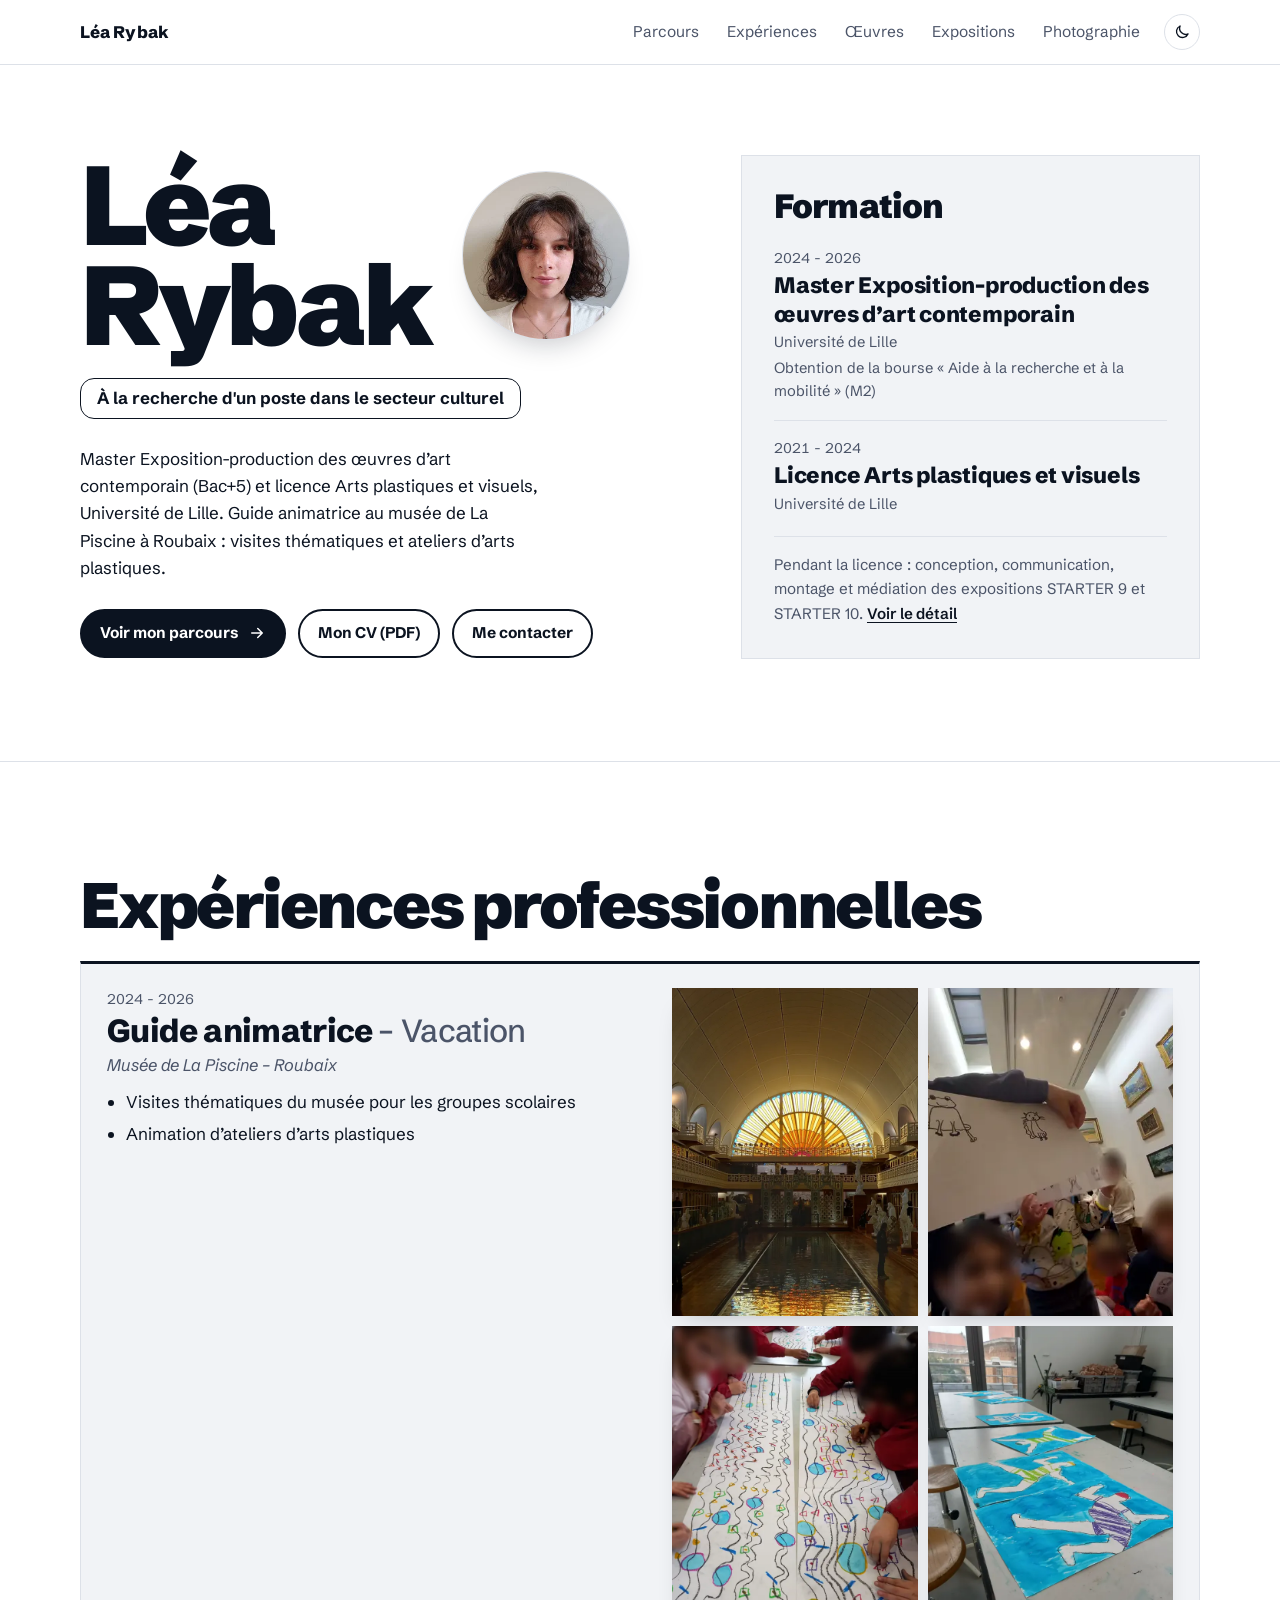
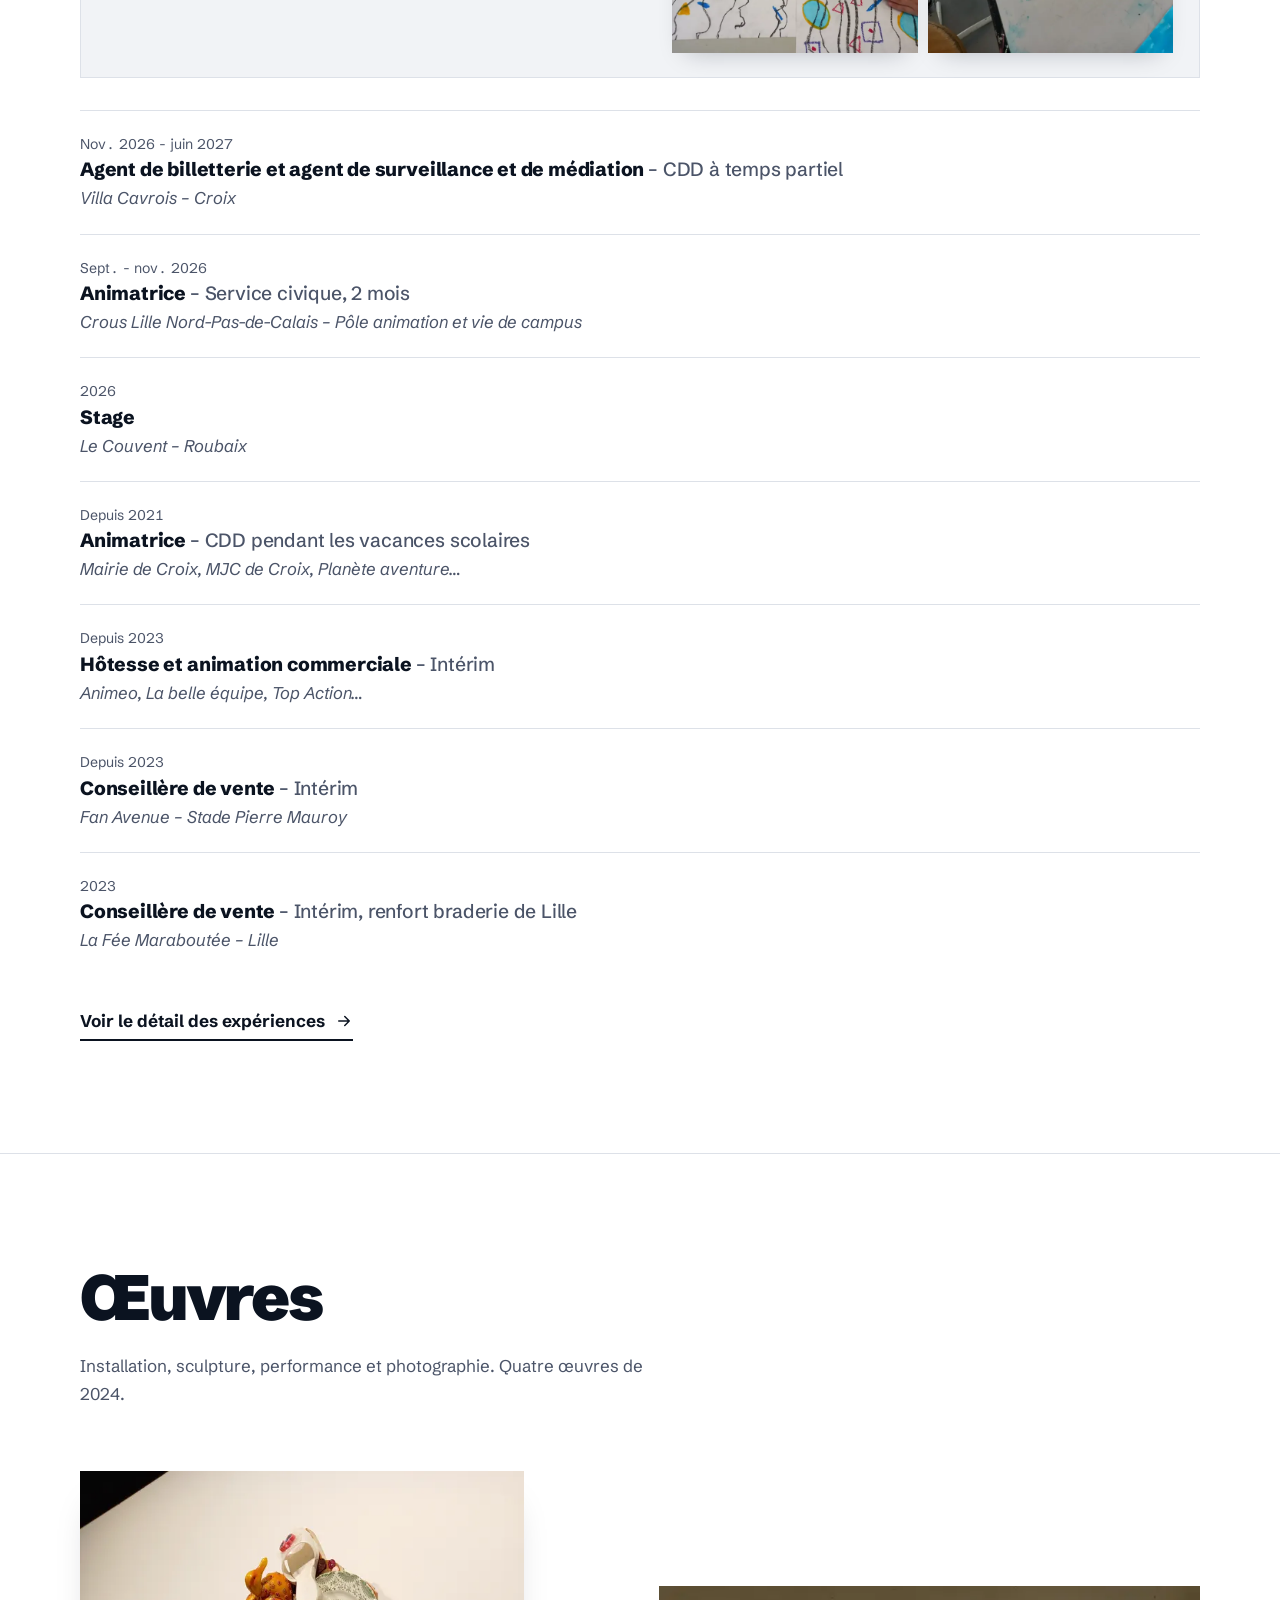
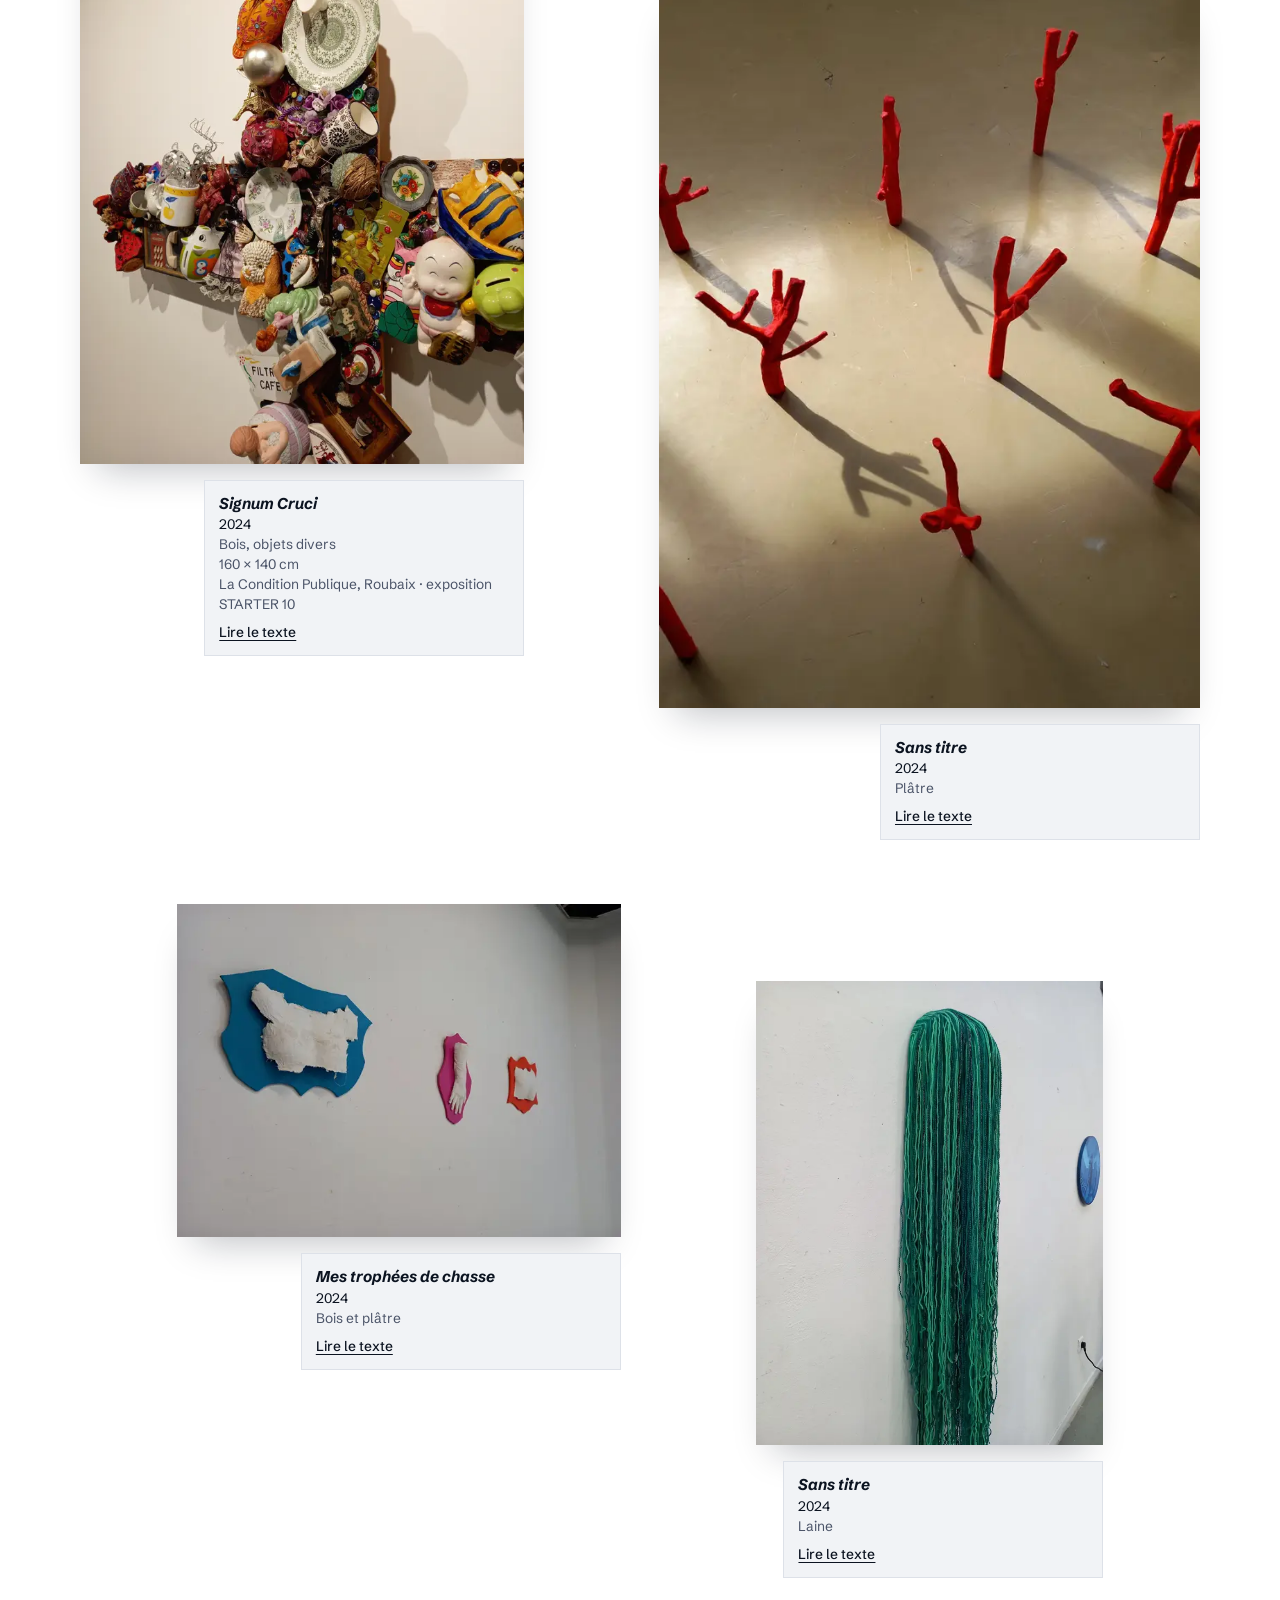
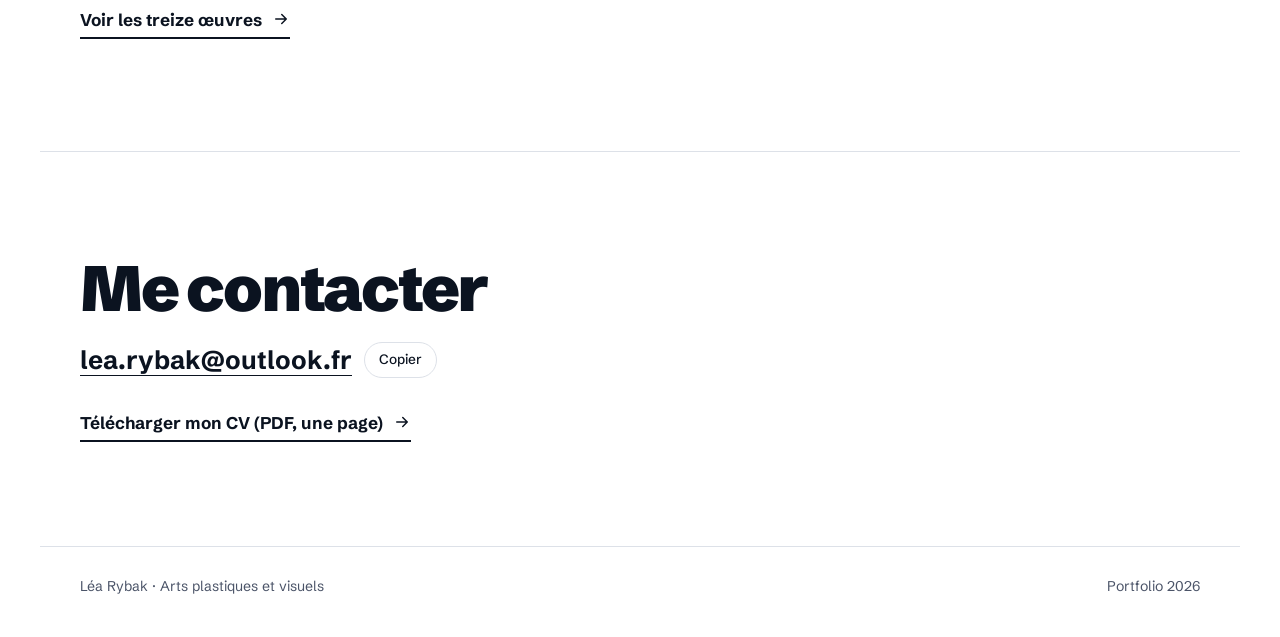
==== index.html @ fc868a08 "La Piscine : guide animatrice en vacation (portfolio et CV) Co-Authored-By: Claude Opus 5.5 <noreply" ====
<!DOCTYPE html>
<html lang="fr">
<head>
<meta charset="UTF-8">
<meta name="viewport" content="width=device-width, initial-scale=1, viewport-fit=cover">
<title>Léa Rybak · Arts plastiques et visuels</title>
<meta name="description" content="Portfolio de Léa Rybak : Master Exposition-production des œuvres d’art contemporain (Bac+5), guide animatrice au musée de La Piscine à Roubaix. Parcours, expériences, œuvres et expositions.">
<meta name="author" content="Léa Rybak">
<meta name="theme-color" content="#0b1320">
<meta property="og:type" content="website">
<meta property="og:locale" content="fr_FR">
<meta property="og:site_name" content="Léa Rybak">
<meta property="og:title" content="Léa Rybak · Arts plastiques et visuels">
<meta property="og:description" content="Portfolio de Léa Rybak : Master Exposition-production des œuvres d’art contemporain (Bac+5), guide animatrice au musée de La Piscine à Roubaix. Parcours, expériences, œuvres et expositions.">
<meta property="og:url" content="https://julienduq59.github.io/PortfolioLea/">
<meta property="og:image" content="https://julienduq59.github.io/PortfolioLea/assets/og-banner.jpg">
<meta name="twitter:card" content="summary_large_image">
<link rel="canonical" href="https://julienduq59.github.io/PortfolioLea/">
<link rel="icon" type="image/svg+xml" href="assets/favicon.svg">
<link rel="preload" href="assets/fonts/schibsted-grotesk-latin.woff2" as="font" type="font/woff2" crossorigin>
<link rel="stylesheet" href="assets/styles.css?v=20261113">
<script type="application/ld+json">{"@context": "https://schema.org", "@type": "Person", "name": "Léa Rybak", "url": "https://julienduq59.github.io/PortfolioLea/", "image": "https://julienduq59.github.io/PortfolioLea/assets/portrait-lea.webp", "email": "mailto:lea.rybak@outlook.fr", "description": "Master Exposition-production des œuvres d’art contemporain (Bac+5) et licence Arts plastiques et visuels, Université de Lille. Guide animatrice au musée de La Piscine à Roubaix. À la recherche d'un poste dans le secteur culturel.", "alumniOf": [{"@type": "CollegeOrUniversity", "name": "Université de Lille"}, {"@type": "HighSchool", "name": "Lycée Baudelaire, Roubaix"}], "knowsAbout": ["Production d’œuvres d’art", "Scénographie", "Visites thématiques de musée", "Ateliers d’arts plastiques", "Logistique événementielle", "Installation", "Sculpture", "Performance", "Photographie argentique"]}</script>
<script>try{var t=localStorage.getItem("theme");if(t==="light"||t==="dark")document.documentElement.setAttribute("data-theme",t)}catch(e){}</script>
</head>
<body>
<a class="saut" href="#contenu">Aller au contenu</a>
<header class="entete"><div class="g">
  <a class="signature" href="./" aria-current="page">Léa Rybak</a>
  <nav class="plan" aria-label="Navigation principale"><a href="parcours.html">Parcours</a><a href="experiences.html">Expériences</a><a href="oeuvres.html">Œuvres</a><a href="expositions.html">Expositions</a><a href="photographie.html">Photographie</a></nav>
  <button class="theme" type="button" aria-label="Changer de thème"><svg class="soleil" viewBox="0 0 24 24" fill="none" stroke="currentColor" stroke-width="1.8" stroke-linecap="round" aria-hidden="true"><circle cx="12" cy="12" r="4.2"/><path d="M12 2.5v2.2M12 19.3v2.2M2.5 12h2.2M19.3 12h2.2M5.3 5.3l1.6 1.6M17.1 17.1l1.6 1.6M5.3 18.7l1.6-1.6M17.1 6.9l1.6-1.6"/></svg><svg class="lune" viewBox="0 0 24 24" fill="none" stroke="currentColor" stroke-width="1.8" stroke-linejoin="round" aria-hidden="true"><path d="M20 14.5A8 8 0 0 1 9.5 4a8 8 0 1 0 10.5 10.5z"/></svg></button>
</div></header>
<main id="contenu">
<section class="entree entree-cv"><div class="g">
  <div class="texte">
    <div class="identite">
      <h1 class="nom">Léa<br>Rybak</h1>
      <img class="portrait" src="assets/portrait-lea.webp" width="284" height="284" alt="Portrait de Léa Rybak" fetchpriority="high">
    </div>
    <p class="recherche">À la recherche d'un poste dans le secteur culturel</p>
    <p>Master Exposition-production des œuvres d’art contemporain (Bac+5) et licence Arts plastiques et visuels, Université de Lille. Guide animatrice au musée de La Piscine à Roubaix : visites thématiques et ateliers d’arts plastiques.</p>
    <div class="actions">
      <a class="bouton" href="parcours.html">Voir mon parcours <svg viewBox="0 0 24 24" fill="none" stroke="currentColor" stroke-width="2" stroke-linecap="round" stroke-linejoin="round" aria-hidden="true"><path d="M5 12h14M13 6l6 6-6 6"/></svg></a>
      <a class="bouton bouton-second" href="assets/cv-lea-rybak.pdf" target="_blank" rel="noopener" download="CV-Lea-Rybak.pdf">Mon CV (PDF)</a>
      <a class="bouton bouton-second" href="#contact">Me contacter</a>
    </div>
  </div>
  <div class="formation-cle" aria-labelledby="titre-formation">
    <h2 id="titre-formation">Formation</h2>
    <ol><li><span class="an">2024 - 2026</span><b>Master Exposition-production des œuvres d’art contemporain</b><span class="det">Université de Lille</span><span class="det">Obtention de la bourse « Aide à la recherche et à la mobilité » (M2)</span></li><li><span class="an">2021 - 2024</span><b>Licence Arts plastiques et visuels</b><span class="det">Université de Lille</span></li></ol>
    <p class="note-licence">Pendant la licence : conception, communication, montage et médiation des expositions STARTER 9 et STARTER 10. <a href="parcours.html#expos-licence">Voir le détail</a></p>
  </div>
</div></section>

<section class="salle" aria-labelledby="titre-experiences"><div class="g">
  <h2 class="titre-salle" id="titre-experiences">Expériences professionnelles</h2>
  <div class="poste-phare"><article class="poste">
      <p class="an">2024 - 2026</p>
      <h3>Guide animatrice <span class="precision">– Vacation</span></h3>
      <p class="lieu">Musée de La Piscine – Roubaix</p>
      <ul><li>Visites thématiques du musée pour les groupes scolaires</li><li>Animation d’ateliers d’arts plastiques</li></ul><div class="poste-photos"><a class="voir" href="assets/oeuvres/piscine-1.webp" data-legende="Guide animatrice – Vacation. Le grand bassin du musée de La Piscine à Roubaix, sous son vitrail en demi-soleil." aria-label="Agrandir : Le grand bassin du musée de La Piscine à Roubaix, sous son vitrail en demi-soleil."><img src="assets/oeuvres/piscine-1-640.webp" srcset="assets/oeuvres/piscine-1-640.webp 640w, assets/oeuvres/piscine-1.webp 1200w" sizes="(max-width: 820px) 100vw, 30vw" width="1200" height="1600" alt="Le grand bassin du musée de La Piscine à Roubaix, sous son vitrail en demi-soleil." loading="lazy" decoding="async"></a><a class="voir" href="assets/oeuvres/piscine-2.webp" data-legende="Guide animatrice – Vacation. Visite avec un groupe d&#x27;enfants dans une salle de peintures du musée : un enfant montre ses dessins (visages floutés)." aria-label="Agrandir : Visite avec un groupe d&#x27;enfants dans une salle de peintures du musée : un enfant montre ses dessins (visages floutés)."><img src="assets/oeuvres/piscine-2-640.webp" srcset="assets/oeuvres/piscine-2-640.webp 640w, assets/oeuvres/piscine-2.webp 1288w" sizes="(max-width: 820px) 100vw, 30vw" width="1288" height="966" alt="Visite avec un groupe d&#x27;enfants dans une salle de peintures du musée : un enfant montre ses dessins (visages floutés)." loading="lazy" decoding="async"></a><a class="voir" href="assets/oeuvres/piscine-3.webp" data-legende="Guide animatrice – Vacation. Atelier d&#x27;arts plastiques : des enfants dessinent sur de grandes bandes de papier (visages floutés)." aria-label="Agrandir : Atelier d&#x27;arts plastiques : des enfants dessinent sur de grandes bandes de papier (visages floutés)."><img src="assets/oeuvres/piscine-3-640.webp" srcset="assets/oeuvres/piscine-3-640.webp 640w, assets/oeuvres/piscine-3.webp 1200w" sizes="(max-width: 820px) 100vw, 30vw" width="1200" height="1600" alt="Atelier d&#x27;arts plastiques : des enfants dessinent sur de grandes bandes de papier (visages floutés)." loading="lazy" decoding="async"></a><a class="voir" href="assets/oeuvres/piscine-4.webp" data-legende="Guide animatrice – Vacation. Peintures d&#x27;enfants représentant des nageurs, posées sur les tables de l&#x27;atelier." aria-label="Agrandir : Peintures d&#x27;enfants représentant des nageurs, posées sur les tables de l&#x27;atelier."><img src="assets/oeuvres/piscine-4-640.webp" srcset="assets/oeuvres/piscine-4-640.webp 640w, assets/oeuvres/piscine-4.webp 1200w" sizes="(max-width: 820px) 100vw, 30vw" width="1200" height="1600" alt="Peintures d&#x27;enfants représentant des nageurs, posées sur les tables de l&#x27;atelier." loading="lazy" decoding="async"></a></div>
    </article></div>
  <div class="postes"><article class="poste">
      <p class="an">Nov. 2026 - juin 2027</p>
      <h3>Agent de billetterie et agent de surveillance et de médiation <span class="precision">– CDD à temps partiel</span></h3>
      <p class="lieu">Villa Cavrois – Croix</p>
      
    </article><article class="poste">
      <p class="an">Sept. - nov. 2026</p>
      <h3>Animatrice <span class="precision">– Service civique, 2 mois</span></h3>
      <p class="lieu">Crous Lille Nord-Pas-de-Calais – Pôle animation et vie de campus</p>
      
    </article><article class="poste">
      <p class="an">2026</p>
      <h3>Stage</h3>
      <p class="lieu">Le Couvent – Roubaix</p>
      
    </article><article class="poste">
      <p class="an">Depuis 2021</p>
      <h3>Animatrice <span class="precision">– CDD pendant les vacances scolaires</span></h3>
      <p class="lieu">Mairie de Croix, MJC de Croix, Planète aventure…</p>
      
    </article><article class="poste">
      <p class="an">Depuis 2023</p>
      <h3>Hôtesse et animation commerciale <span class="precision">– Intérim</span></h3>
      <p class="lieu">Animeo, La belle équipe, Top Action…</p>
      
    </article><article class="poste">
      <p class="an">Depuis 2023</p>
      <h3>Conseillère de vente <span class="precision">– Intérim</span></h3>
      <p class="lieu">Fan Avenue – Stade Pierre Mauroy</p>
      
    </article><article class="poste">
      <p class="an">2023</p>
      <h3>Conseillère de vente <span class="precision">– Intérim, renfort braderie de Lille</span></h3>
      <p class="lieu">La Fée Maraboutée – Lille</p>
      
    </article></div>
  <a class="lien-fort" href="experiences.html">Voir le détail des expériences <svg viewBox="0 0 24 24" fill="none" stroke="currentColor" stroke-width="2" stroke-linecap="round" stroke-linejoin="round" aria-hidden="true"><path d="M5 12h14M13 6l6 6-6 6"/></svg></a>
</div></section>

<section class="salle" aria-labelledby="titre-selection"><div class="g">
  <h2 class="titre-salle" id="titre-selection">Œuvres</h2>
  <div class="chapeau"><p>Installation, sculpture, performance et photographie. Quatre œuvres de 2024.</p></div>
  <div class="accrochage"><figure class="oeuvre"><a class="voir" href="assets/oeuvres/signum-cruci-1.webp" data-legende="Signum Cruci, 2024. Bois, objets divers." aria-label="Agrandir : Signum Cruci : grande croix murale recouverte d&#x27;objets anciens, assiettes, tasses, figurines et bibelots."><img src="assets/oeuvres/signum-cruci-1-640.webp" srcset="assets/oeuvres/signum-cruci-1-640.webp 640w, assets/oeuvres/signum-cruci-1.webp 1200w" sizes="(max-width: 820px) 100vw, 45vw" width="1200" height="1600" alt="Signum Cruci : grande croix murale recouverte d&#x27;objets anciens, assiettes, tasses, figurines et bibelots." loading="lazy" decoding="async"></a><figcaption class="cartel"><b class="t">Signum Cruci</b>2024<span>Bois, objets divers</span><span>160 × 140 cm</span><span>La Condition Publique, Roubaix · exposition STARTER 10</span><a href="oeuvres.html#signum-cruci">Lire le texte</a></figcaption></figure><figure class="oeuvre"><a class="voir" href="assets/oeuvres/corail-1.webp" data-legende="Sans titre, 2024. Plâtre." aria-label="Agrandir : Branches de corail rouge en plâtre dressées au sol d&#x27;une salle d&#x27;exposition, avec leurs ombres."><img src="assets/oeuvres/corail-1-640.webp" srcset="assets/oeuvres/corail-1-640.webp 640w, assets/oeuvres/corail-1.webp 1200w" sizes="(max-width: 820px) 100vw, 45vw" width="1200" height="1600" alt="Branches de corail rouge en plâtre dressées au sol d&#x27;une salle d&#x27;exposition, avec leurs ombres." loading="lazy" decoding="async"></a><figcaption class="cartel"><b class="t">Sans titre</b>2024<span>Plâtre</span><a href="oeuvres.html#corail">Lire le texte</a></figcaption></figure><figure class="oeuvre"><a class="voir" href="assets/oeuvres/trophees-1.webp" data-legende="Mes trophées de chasse, 2024. Bois et plâtre." aria-label="Agrandir : Mes trophées de chasse : trois formes en plâtre blanc sur des écussons bleu, rose et orange, accrochées au mur."><img src="assets/oeuvres/trophees-1-640.webp" srcset="assets/oeuvres/trophees-1-640.webp 640w, assets/oeuvres/trophees-1.webp 1200w" sizes="(max-width: 820px) 100vw, 45vw" width="1200" height="900" alt="Mes trophées de chasse : trois formes en plâtre blanc sur des écussons bleu, rose et orange, accrochées au mur." loading="lazy" decoding="async"></a><figcaption class="cartel"><b class="t">Mes trophées de chasse</b>2024<span>Bois et plâtre</span><a href="oeuvres.html#trophees">Lire le texte</a></figcaption></figure><figure class="oeuvre"><a class="voir" href="assets/oeuvres/laine-1.webp" data-legende="Sans titre, 2024. Laine." aria-label="Agrandir : Longue chevelure de laine verte suspendue au mur."><img src="assets/oeuvres/laine-1-640.webp" srcset="assets/oeuvres/laine-1-640.webp 640w, assets/oeuvres/laine-1.webp 1200w" sizes="(max-width: 820px) 100vw, 45vw" width="1200" height="1600" alt="Longue chevelure de laine verte suspendue au mur." loading="lazy" decoding="async"></a><figcaption class="cartel"><b class="t">Sans titre</b>2024<span>Laine</span><a href="oeuvres.html#chevelure">Lire le texte</a></figcaption></figure></div>
  <a class="lien-fort" href="oeuvres.html">Voir les treize œuvres <svg viewBox="0 0 24 24" fill="none" stroke="currentColor" stroke-width="2" stroke-linecap="round" stroke-linejoin="round" aria-hidden="true"><path d="M5 12h14M13 6l6 6-6 6"/></svg></a>
</div></section>

</main>
<section class="contact" id="contact" aria-labelledby="titre-contact"><div class="g">
  <h2 id="titre-contact">Me contacter</h2>
  <p class="mail"><a href="mailto:lea.rybak@outlook.fr">lea.rybak@outlook.fr</a><button class="copier" type="button" data-copier="lea.rybak@outlook.fr">Copier</button></p>
  <a class="lien-fort" href="assets/cv-lea-rybak.pdf" target="_blank" rel="noopener" download="CV-Lea-Rybak.pdf">Télécharger mon CV (PDF, une page) <svg viewBox="0 0 24 24" fill="none" stroke="currentColor" stroke-width="2" stroke-linecap="round" stroke-linejoin="round" aria-hidden="true"><path d="M5 12h14M13 6l6 6-6 6"/></svg></a>
</div></section>
<footer class="pied"><div class="g"><span>Léa Rybak · Arts plastiques et visuels</span><span>Portfolio 2026</span></div></footer>
<dialog class="visionneuse" aria-label="Œuvre agrandie">
  <div class="barre"><button class="fermer" type="button">Fermer</button></div>
  <div class="scene"></div>
  <p></p>
</dialog>
<script src="assets/site.js?v=20261113" defer></script>
</body>
</html>
---- assets/styles.css ----
/* Portfolio de Léa Rybak : le site est pensé comme une exposition personnelle.
   Chaque œuvre est accrochée en grand, avec un cartel de musée.
   Couleurs reprises du portfolio V1 : bleu nuit et blanc. Thème sombre par défaut,
   thème clair si le téléphone ou l'ordinateur du visiteur le demande, ou via le bouton. */

@font-face{font-family:"Schibsted Grotesk";src:url("fonts/schibsted-grotesk-latin.woff2") format("woff2");font-weight:400 900;font-style:normal;font-display:swap}
@font-face{font-family:"Schibsted Grotesk";src:url("fonts/schibsted-grotesk-italic-latin.woff2") format("woff2");font-weight:400 900;font-style:italic;font-display:swap}

:root{
  --mur:#0b1320; --encre:#ffffff; --doux:#aab1bd; --cartel:#131c2c; --trait:#26314a;
  --ombre:rgba(0,0,0,.55); --voile:rgba(6,10,18,.94);
  --f:"Schibsted Grotesk",system-ui,-apple-system,"Segoe UI",sans-serif;
  --g:clamp(20px,4vw,40px);
  color-scheme:dark;
}
@media (prefers-color-scheme:light){:root:not([data-theme="dark"]){--mur:#ffffff;--encre:#0b1320;--doux:#4b5468;--cartel:#f1f3f6;--trait:#dde1e8;--ombre:rgba(11,19,32,.28);--voile:rgba(255,255,255,.96);color-scheme:light}}
:root[data-theme="light"]{--mur:#ffffff;--encre:#0b1320;--doux:#4b5468;--cartel:#f1f3f6;--trait:#dde1e8;--ombre:rgba(11,19,32,.28);--voile:rgba(255,255,255,.96);color-scheme:light}

*,*::before,*::after{box-sizing:border-box}
html{-webkit-text-size-adjust:100%;scroll-padding-top:84px}
body{margin:0;background:var(--mur);color:var(--encre);font-family:var(--f);font-size:17px;line-height:1.6;text-rendering:optimizeLegibility}
img{max-width:100%;height:auto;display:block}
::selection{background:var(--encre);color:var(--mur)}
:focus-visible{outline:2px solid var(--encre);outline-offset:3px}
a{color:inherit;text-underline-offset:.22em;text-decoration-thickness:1px}
a:hover{text-decoration-thickness:2px}
h1,h2,h3{text-wrap:balance;margin:0}
p{margin:0}
.saut{position:absolute;left:-9999px;top:0;background:var(--encre);color:var(--mur);padding:10px 14px;z-index:30}
.saut:focus{left:12px;top:12px}
.g{max-width:1200px;margin:0 auto;padding-left:max(var(--g),env(safe-area-inset-left,0px));padding-right:max(var(--g),env(safe-area-inset-right,0px))}

/* En-tête */
.entete{position:sticky;top:0;z-index:10;background:var(--mur);border-bottom:1px solid var(--trait)}
.entete .g{display:grid;grid-template-columns:auto 1fr auto;align-items:center;gap:10px 24px;padding-top:14px;padding-bottom:14px}
.entete .plan{justify-self:end}
.signature{font-weight:800;font-size:1.05rem;text-decoration:none;letter-spacing:.005em}
.plan{display:flex;align-items:center;gap:clamp(14px,2.6vw,28px);flex-wrap:wrap}
.plan a{text-decoration:none;color:var(--doux);font-size:.97rem;padding-top:4px;padding-bottom:4px}
.plan a:hover,.plan a[aria-current="page"]{color:var(--encre);text-decoration:underline;text-decoration-thickness:2px;text-underline-offset:.35em}
.theme{display:inline-grid;place-items:center;width:36px;height:36px;border-radius:50%;border:1px solid var(--trait);background:none;color:var(--encre);cursor:pointer;padding:0}
.theme:hover{border-color:var(--encre)}
.theme svg{width:18px;height:18px}
.theme .lune{display:none}
:root[data-theme="light"] .theme .soleil{display:none}
:root[data-theme="light"] .theme .lune{display:block}
@media (prefers-color-scheme:light){:root:not([data-theme="dark"]) .theme .soleil{display:none}:root:not([data-theme="dark"]) .theme .lune{display:block}}

/* Titres de salle */
.salle{border-top:1px solid var(--trait)}
.salle>.g{padding-top:clamp(56px,9vw,112px);padding-bottom:clamp(56px,9vw,112px)}
.salle:first-child{border-top:0}
.titre-salle{font-weight:900;font-size:clamp(2.2rem,6vw,4rem);letter-spacing:-.035em;line-height:.98;margin-bottom:clamp(16px,2vw,24px)}
.chapeau{color:var(--doux);max-width:58ch;margin-bottom:clamp(36px,6vw,64px)}
.chapeau p+p{margin-top:10px}

/* Entrée (accueil) */
.entree .g{display:grid;grid-template-columns:minmax(0,1.12fr) minmax(0,.88fr);gap:clamp(32px,6vw,88px);align-items:center;padding-top:clamp(40px,7vw,96px);padding-bottom:clamp(56px,8vw,104px)}
.nom{font-weight:900;font-size:clamp(3.4rem,10vw,7rem);line-height:.9;letter-spacing:-.04em;margin-bottom:28px}
.entree .texte p{max-width:46ch}
.entree .texte p+p{margin-top:14px}
.entree .texte .doux{color:var(--doux)}
.recherche{display:inline-block;font-weight:700;font-size:1.05rem;border:1px solid var(--encre);border-radius:14px;padding:6px 16px;margin:-8px 0 26px}
.entree .texte .recherche+p{margin-top:0}
.entree .oeuvre{justify-self:end}
.entree .oeuvre img{max-height:min(74vh,760px);width:auto}
.lien-fort{display:inline-flex;align-items:center;gap:10px;margin-top:28px;font-weight:700;text-decoration:none;border-bottom:2px solid var(--encre);padding-bottom:4px}
.lien-fort svg{width:18px;height:18px;transition:transform .25s cubic-bezier(.2,.7,.2,1)}
.lien-fort:hover svg{transform:translateX(4px)}

/* Œuvre et cartel */
.oeuvre{margin:0;display:flex;flex-direction:column;gap:16px;min-width:0}
.oeuvre img,.planche img{box-shadow:0 22px 36px -18px var(--ombre);background:var(--cartel)}
.voir{display:block;cursor:zoom-in;border:0;padding:0;background:none;color:inherit;width:100%;text-align:inherit}
.cartel{align-self:flex-end;width:min(100%,320px);background:var(--cartel);border:1px solid var(--trait);padding:12px 14px;font-size:.86rem;line-height:1.45}
.cartel .t{display:block;font-weight:700;font-style:italic;font-size:.98rem}
.cartel span{display:block;color:var(--doux)}
.cartel a{display:inline-block;margin-top:8px;font-weight:500}

/* Accrochage de l'accueil */
.accrochage{display:grid;grid-template-columns:repeat(12,minmax(0,1fr));gap:clamp(40px,5vw,72px) clamp(20px,3vw,40px);align-items:start}
.accrochage .oeuvre:nth-child(1){grid-column:1/span 5}
.accrochage .oeuvre:nth-child(2){grid-column:7/span 6;margin-top:clamp(0px,9vw,120px)}
.accrochage .oeuvre:nth-child(3){grid-column:2/span 5}
.accrochage .oeuvre:nth-child(4){grid-column:8/span 4;margin-top:clamp(0px,6vw,80px)}

/* Page Œuvres : plan de salle puis une œuvre par section */
.plan-salle{display:grid;grid-template-columns:repeat(auto-fill,minmax(min(100%,150px),1fr));gap:20px 16px;list-style:none;margin:0;padding:0}
.plan-salle a{display:flex;flex-direction:column;gap:8px;text-decoration:none;font-size:.86rem;line-height:1.35}
.plan-salle img{aspect-ratio:1;object-fit:cover;width:100%;transition:opacity .2s}
.plan-salle a:hover img{opacity:.8}
.plan-salle i{font-style:italic;font-weight:600}
.plan-salle span{color:var(--doux)}

.fiche{display:grid;grid-template-columns:minmax(0,1.25fr) minmax(0,1fr);gap:clamp(28px,5vw,72px);align-items:start}
.fiche-salle:nth-of-type(even) .planches{order:2}
.planches{display:grid;grid-template-columns:repeat(2,minmax(0,1fr));gap:16px}
.planches .voir:first-child{grid-column:1/-1}
.planche{margin:0}
.fiche .cartel{align-self:start;width:100%;max-width:none;padding:16px 18px}
.fiche h2{font-weight:900;font-style:italic;font-size:clamp(1.6rem,3.4vw,2.3rem);letter-spacing:-.025em;line-height:1.05;margin-bottom:6px}
.fiche .meta{color:var(--doux);margin-bottom:18px}
.fiche .meta b{color:var(--encre);font-weight:500}
.fiche .recit p{max-width:52ch}
.fiche .recit p+p{margin-top:12px}
.fiche .recit .accroche{font-weight:700}
.fiche .texte-oeuvre{position:sticky;top:96px}

/* Expositions */
.expos{display:grid;gap:clamp(56px,8vw,96px)}
.expo{display:grid;grid-template-columns:minmax(0,1fr) minmax(0,1.2fr);gap:clamp(28px,5vw,64px);align-items:start;border-top:2px solid var(--encre);padding-top:20px}
.expo h2{font-weight:900;font-size:clamp(1.8rem,4vw,2.6rem);letter-spacing:-.03em;line-height:1}
.expo .lieu{color:var(--doux);margin:8px 0 18px}
.expo ul{margin:0;padding-left:1.1em}
.expo li+li{margin-top:6px}
.expo .visuels{display:grid;grid-template-columns:repeat(2,minmax(0,1fr));gap:16px}
.expo .visuels .voir:only-child,.expo .visuels .large{grid-column:1/-1}
.expo figcaption{font-size:.84rem;color:var(--doux);margin-top:8px}

/* Photographie */
.tirage{columns:3 260px;column-gap:20px}
.tirage figure{break-inside:avoid;margin:0 0 20px}

/* Parcours */
.parcours{display:grid;grid-template-columns:repeat(auto-fit,minmax(min(100%,420px),1fr));gap:48px clamp(32px,5vw,72px)}
.parcours h2{font-size:clamp(1.7rem,3.6vw,2.5rem);font-weight:900;letter-spacing:-.025em;line-height:1.1;margin-bottom:20px}
.parcours ol,.parcours ul{list-style:none;margin:0;padding:0;display:grid;gap:16px}
.parcours li{display:grid;grid-template-columns:6.8em minmax(0,1fr);gap:14px}
.parcours .an{color:var(--doux);font-variant-numeric:tabular-nums}
.parcours .det{display:block;color:var(--doux);font-size:.92rem}

/* Contact et pied de page */
.contact .g{padding-top:clamp(56px,9vw,104px);padding-bottom:clamp(56px,9vw,104px);border-top:1px solid var(--trait)}
.contact h2{font-weight:900;font-size:clamp(2.2rem,6vw,4rem);letter-spacing:-.035em;line-height:1;margin-bottom:20px}
.mail{display:flex;align-items:center;gap:12px;flex-wrap:wrap;font-size:clamp(1.15rem,2.6vw,1.6rem);font-weight:700}
.copier{font:inherit;font-size:.85rem;font-weight:500;color:var(--encre);background:none;border:1px solid var(--trait);border-radius:999px;padding:6px 14px;cursor:pointer}
.copier:hover{border-color:var(--encre)}
.pied .g{padding-top:28px;padding-bottom:40px;border-top:1px solid var(--trait);display:flex;justify-content:space-between;gap:12px;flex-wrap:wrap;color:var(--doux);font-size:.88rem}

/* Visionneuse : s'approcher de l'œuvre */
.visionneuse{border:0;padding:0;margin:0;max-width:none;max-height:none;width:100%;height:100%;background:var(--voile);color:var(--encre)}
.visionneuse::backdrop{background:transparent}
.visionneuse[open]{display:grid;grid-template-rows:auto minmax(0,1fr) auto}
.visionneuse .barre{display:flex;justify-content:flex-end;padding:max(14px,env(safe-area-inset-top,0px)) max(16px,env(safe-area-inset-right,0px)) 0 16px}
.visionneuse .fermer{font:inherit;color:var(--encre);background:none;border:1px solid var(--trait);border-radius:999px;padding:6px 14px;cursor:pointer}
.visionneuse .scene{display:grid;place-items:center;padding:12px 16px;min-height:0}
.visionneuse img{max-width:100%;max-height:calc(100vh - 130px);max-height:calc(100dvh - 130px);width:auto;height:auto;object-fit:contain;box-shadow:0 30px 60px -20px rgba(0,0,0,.6)}
.visionneuse p{text-align:center;padding:0 16px max(20px,env(safe-area-inset-bottom,0px));color:var(--doux);font-size:.9rem}
@media (prefers-reduced-motion:no-preference){
  .visionneuse[open] img{animation:approche .45s cubic-bezier(.16,1,.3,1)}
  @keyframes approche{from{transform:scale(.94);opacity:.4}to{transform:none;opacity:1}}
}

/* 404 */
.perdu{min-height:60vh;display:grid;align-content:center}

@media (max-width:820px){
  .entete .g{grid-template-columns:1fr auto}
  .entete .plan{grid-column:1/-1;grid-row:2;justify-self:stretch;justify-content:flex-start;gap:4px 18px}
  .entree .g{grid-template-columns:minmax(0,1fr)}
  .entree .oeuvre{justify-self:stretch}
  .entree .oeuvre img{max-height:62vh;margin-inline:auto}
  .accrochage .oeuvre:nth-child(n){grid-column:1/-1;margin-top:0}
  .fiche,.expo{grid-template-columns:minmax(0,1fr)}
  .fiche-salle:nth-of-type(even) .planches{order:0}
  .fiche .texte-oeuvre{position:static}
}
@media (max-width:520px){
  body{font-size:16px}
  .entete .g{padding-top:12px;padding-bottom:12px}
  .entete .g{grid-template-columns:1fr auto}
  .entete .plan{grid-column:1/-1;grid-row:2;justify-self:stretch;justify-content:flex-start;gap:4px 16px}
  .plan a{font-size:.9rem}
  .theme{width:32px;height:32px}
  .recherche{border-radius:14px;font-size:1rem}
  .parcours li{grid-template-columns:minmax(0,1fr);gap:2px}
}
@media (prefers-reduced-motion:reduce){*{transition:none!important;animation:none!important}}

/* Expériences (accueil) */
.experiences{list-style:none;margin:0 0 8px;padding:0;display:grid;grid-template-columns:repeat(auto-fill,minmax(min(100%,300px),1fr));gap:0 clamp(24px,4vw,56px)}
.experiences li{display:flex;flex-direction:column;gap:2px;padding-top:16px;padding-bottom:16px;border-top:1px solid var(--trait)}
.experiences .an{color:var(--doux);font-size:.88rem;font-variant-numeric:tabular-nums}
.experiences b{font-size:1.15rem;font-weight:700}
.experiences .det{color:var(--doux);font-size:.92rem}
.experiences+.lien-fort{margin-top:32px}

/* Accueil orienté recherche d'emploi : formation visible dès le premier écran */
.entree-cv .g{align-items:start}
.actions{display:flex;flex-wrap:wrap;gap:12px;margin-top:28px}
.bouton{display:inline-flex;align-items:center;gap:10px;font-weight:700;font-size:.97rem;text-decoration:none;background:var(--encre);color:var(--mur);border:2px solid var(--encre);border-radius:999px;padding:10px 18px}
.bouton svg{width:18px;height:18px;transition:transform .25s cubic-bezier(.2,.7,.2,1)}
.bouton:hover{text-decoration:none}
.bouton:hover svg{transform:translateX(4px)}
.bouton-second{background:none;color:var(--encre)}
.formation-cle{background:var(--cartel);border:1px solid var(--trait);padding:24px;padding:clamp(20px,3vw,32px)}
.formation-cle h2{font-size:clamp(1.6rem,3vw,2.1rem);font-weight:900;letter-spacing:-.025em;line-height:1.1;margin-bottom:6px}
.formation-cle ol{list-style:none;margin:0;padding:0}
.formation-cle li{display:flex;flex-direction:column;gap:2px;padding-top:16px;padding-bottom:16px;border-top:1px solid var(--trait)}
.formation-cle li:first-child{border-top:0}
.formation-cle .an{color:var(--doux);font-size:.88rem;font-variant-numeric:tabular-nums}
.formation-cle b{font-size:clamp(1.15rem,2vw,1.4rem);line-height:1.3;font-weight:800;letter-spacing:-.01em}
.formation-cle .det{color:var(--doux);font-size:.92rem}
.groupe{font-size:clamp(1.3rem,2.4vw,1.6rem);font-weight:800;letter-spacing:-.015em;line-height:1.3;margin:clamp(36px,5vw,56px) 0 18px}
.titre-salle+.groupe{margin-top:8px}
.cartes-culture{display:grid;grid-template-columns:repeat(auto-fit,minmax(min(100%,340px),1fr));gap:20px}
.carte-culture{border:1px solid var(--trait);border-top:3px solid var(--encre);background:var(--cartel);padding:20px 22px;display:flex;flex-direction:column;gap:6px}
.carte-culture .an{color:var(--doux);font-size:.88rem}
.carte-culture h3,.carte-culture h4{margin:0;font-size:clamp(1.3rem,2.4vw,1.6rem);font-weight:800;letter-spacing:-.015em;line-height:1.15}
.carte-culture .lieu{color:var(--doux);margin-bottom:6px}
.carte-culture ul{margin:0;padding-left:1.1em}
.carte-culture li+li{margin-top:4px}
.carte-culture .det{color:var(--doux);font-size:.92rem;margin-top:8px}
.experiences b{font-size:1.2rem}
.parcours .large{grid-column:1/-1}
.parcours .large ol{grid-template-columns:repeat(auto-fill,minmax(min(100%,320px),1fr));gap:16px clamp(24px,4vw,56px)}
.parcours .carte-culture ul{display:block;padding-left:1.1em;list-style:disc}
.parcours .carte-culture li{display:list-item}
.note-licence{margin-top:4px;padding-top:16px;border-top:1px solid var(--trait);color:var(--doux);font-size:.95rem}
.note-licence a{color:var(--encre);font-weight:600;white-space:nowrap}

/* Expériences professionnelles : le poste principal en avant, puis les autres */
.poste{display:flex;flex-direction:column;gap:2px;min-width:0}
.poste .an{color:var(--doux);font-size:.88rem;font-variant-numeric:tabular-nums}
.poste h2,.poste h3{font-size:1.2rem;font-weight:800;letter-spacing:-.01em;line-height:1.3;margin:0}
.poste .precision{font-weight:500;color:var(--doux)}
.poste .lieu{font-style:italic;color:var(--doux)}
.poste ul{margin:8px 0 0;padding-left:1.1em}
.poste li+li{margin-top:4px}
.poste-phare .poste{border:1px solid var(--trait);border-top:3px solid var(--encre);background:var(--cartel);padding:24px 26px}
.poste-phare .poste h2,.poste-phare .poste h3{font-size:clamp(1.5rem,3vw,2rem);letter-spacing:-.02em;line-height:1.15}
.poste-phare .poste .lieu{font-size:1.05rem}
.postes{display:grid;grid-template-columns:minmax(0,1fr);margin-top:clamp(20px,3vw,32px)}
.postes .poste{padding-top:16px;padding-bottom:16px;border-top:1px solid var(--trait)}
.postes+.lien-fort{margin-top:32px}

/* Compétences (page Parcours) */
.competences{display:grid;grid-template-columns:repeat(auto-fit,minmax(min(100%,220px),1fr));gap:24px clamp(24px,4vw,48px)}
.competence h3{font-size:1.05rem;font-weight:800;line-height:1.3;margin-bottom:10px}
.parcours .competence ul{display:block;list-style:disc;padding-left:1.1em}
.parcours .competence li{display:list-item}
.parcours .competence li+li{margin-top:4px}
.interets{max-width:52ch}

/* Portrait de Léa, à côté de son nom (accueil) */
.identite{display:flex;align-items:center;gap:clamp(16px,3vw,32px);margin-bottom:28px}
.identite .nom{margin-bottom:0}
.portrait{width:clamp(96px,13vw,168px);height:auto;aspect-ratio:1;border-radius:50%;object-fit:cover;flex:none;box-shadow:0 0 0 1px var(--trait),0 18px 30px -16px var(--ombre)}
.poste-photos{display:grid;grid-template-columns:repeat(2,minmax(0,1fr));gap:10px;margin-top:14px}
.poste-photos img{aspect-ratio:3/4;object-fit:cover;width:100%;box-shadow:0 12px 24px -14px var(--ombre)}
.poste-photos.paysage{grid-template-columns:repeat(2,minmax(0,1fr))}
.poste-photos.paysage img{aspect-ratio:4/3}

/* Expériences l'une sous l'autre ; les photos à droite du texte sur grand écran */
.postes .poste{padding-top:22px;padding-bottom:22px}
.postes .poste>*{max-width:70ch}
@media (min-width:821px){
  .poste:has(.poste-photos){display:grid;grid-template-columns:minmax(0,1fr) minmax(0,1fr);column-gap:clamp(32px,5vw,64px);align-content:start}
  .poste:has(.poste-photos)>*{grid-column:1}
  .poste:has(.poste-photos)>.poste-photos{grid-column:2;grid-row:1 / span 6;margin-top:0;max-width:none}
}

/* ---------- Page Parcours ---------- */
.bloc-parcours{margin-top:clamp(56px,8vw,96px)}
.bloc-parcours>h2{font-size:clamp(1.7rem,3.6vw,2.5rem);font-weight:900;letter-spacing:-.025em;line-height:1.1;margin-bottom:clamp(20px,3vw,32px)}
.frise{list-style:none;margin:0;padding:0}
.etape{display:grid;grid-template-columns:clamp(120px,16vw,200px) minmax(0,1fr);gap:clamp(16px,3vw,40px);padding-top:clamp(24px,3vw,36px);padding-bottom:clamp(24px,3vw,36px);border-top:1px solid var(--trait)}
.etape:first-child{border-top:2px solid var(--encre)}
.periode{font-size:clamp(1.05rem,1.8vw,1.35rem);font-weight:800;color:var(--doux);font-variant-numeric:tabular-nums;line-height:1.3}
.etape h3{font-size:clamp(1.35rem,2.6vw,1.9rem);font-weight:900;letter-spacing:-.02em;line-height:1.15}
.etape .lieu{color:var(--doux);margin-top:6px}
.distinction{display:inline-block;margin-top:14px;border:1px solid var(--encre);border-radius:14px;padding:5px 14px;font-size:.92rem;font-weight:600}
.sous-bloc{margin-top:28px}
.sous-bloc h4{font-size:1.1rem;font-weight:800;margin-bottom:14px}
.sous-bloc .carte-culture h5{margin:0;font-size:clamp(1.2rem,2vw,1.45rem);font-weight:800;letter-spacing:-.015em;line-height:1.15}
.certificats{list-style:none;margin:8px 0 0;padding:0;display:grid;grid-template-columns:repeat(auto-fit,minmax(min(100%,280px),1fr));gap:12px}
.certificats li{display:flex;flex-direction:column;gap:2px;background:var(--cartel);border:1px solid var(--trait);padding:14px 18px}
.certificats b{font-size:1.1rem}
.certificats span{color:var(--doux);font-size:.92rem}
.competences{display:grid;grid-template-columns:repeat(auto-fit,minmax(min(100%,250px),1fr));gap:16px}
.competence{background:var(--cartel);border:1px solid var(--trait);border-top:3px solid var(--encre);padding:20px 20px 22px}
.competence h3{font-size:1.1rem;font-weight:800;line-height:1.3;margin-bottom:14px}
.etiquettes{list-style:none;margin:0;padding:0;display:flex;flex-wrap:wrap;gap:8px}
.etiquettes li{border:1px solid var(--trait);border-radius:14px;padding:5px 12px;font-size:.92rem;line-height:1.3;background:var(--mur)}
.duo{display:grid;grid-template-columns:repeat(auto-fit,minmax(min(100%,380px),1fr));gap:0 clamp(32px,6vw,80px)}
.pratiques{list-style:none;margin:0;padding:0}
.pratiques li{display:grid;grid-template-columns:7.5em minmax(0,1fr);column-gap:16px;padding-top:14px;padding-bottom:14px;border-top:1px solid var(--trait)}
.pratiques .an{color:var(--doux);font-variant-numeric:tabular-nums;grid-row:span 2}
.pratiques .det{color:var(--doux);font-size:.92rem}
.duo .etiquettes li{font-size:1rem;padding:8px 16px}
@media (max-width:640px){
  .etape{grid-template-columns:minmax(0,1fr);gap:6px}
  .pratiques li{grid-template-columns:minmax(0,1fr)}
  .pratiques .an{grid-row:auto}
}
.poste-note{margin-top:10px;font-size:.92rem;font-style:italic;color:var(--doux)}
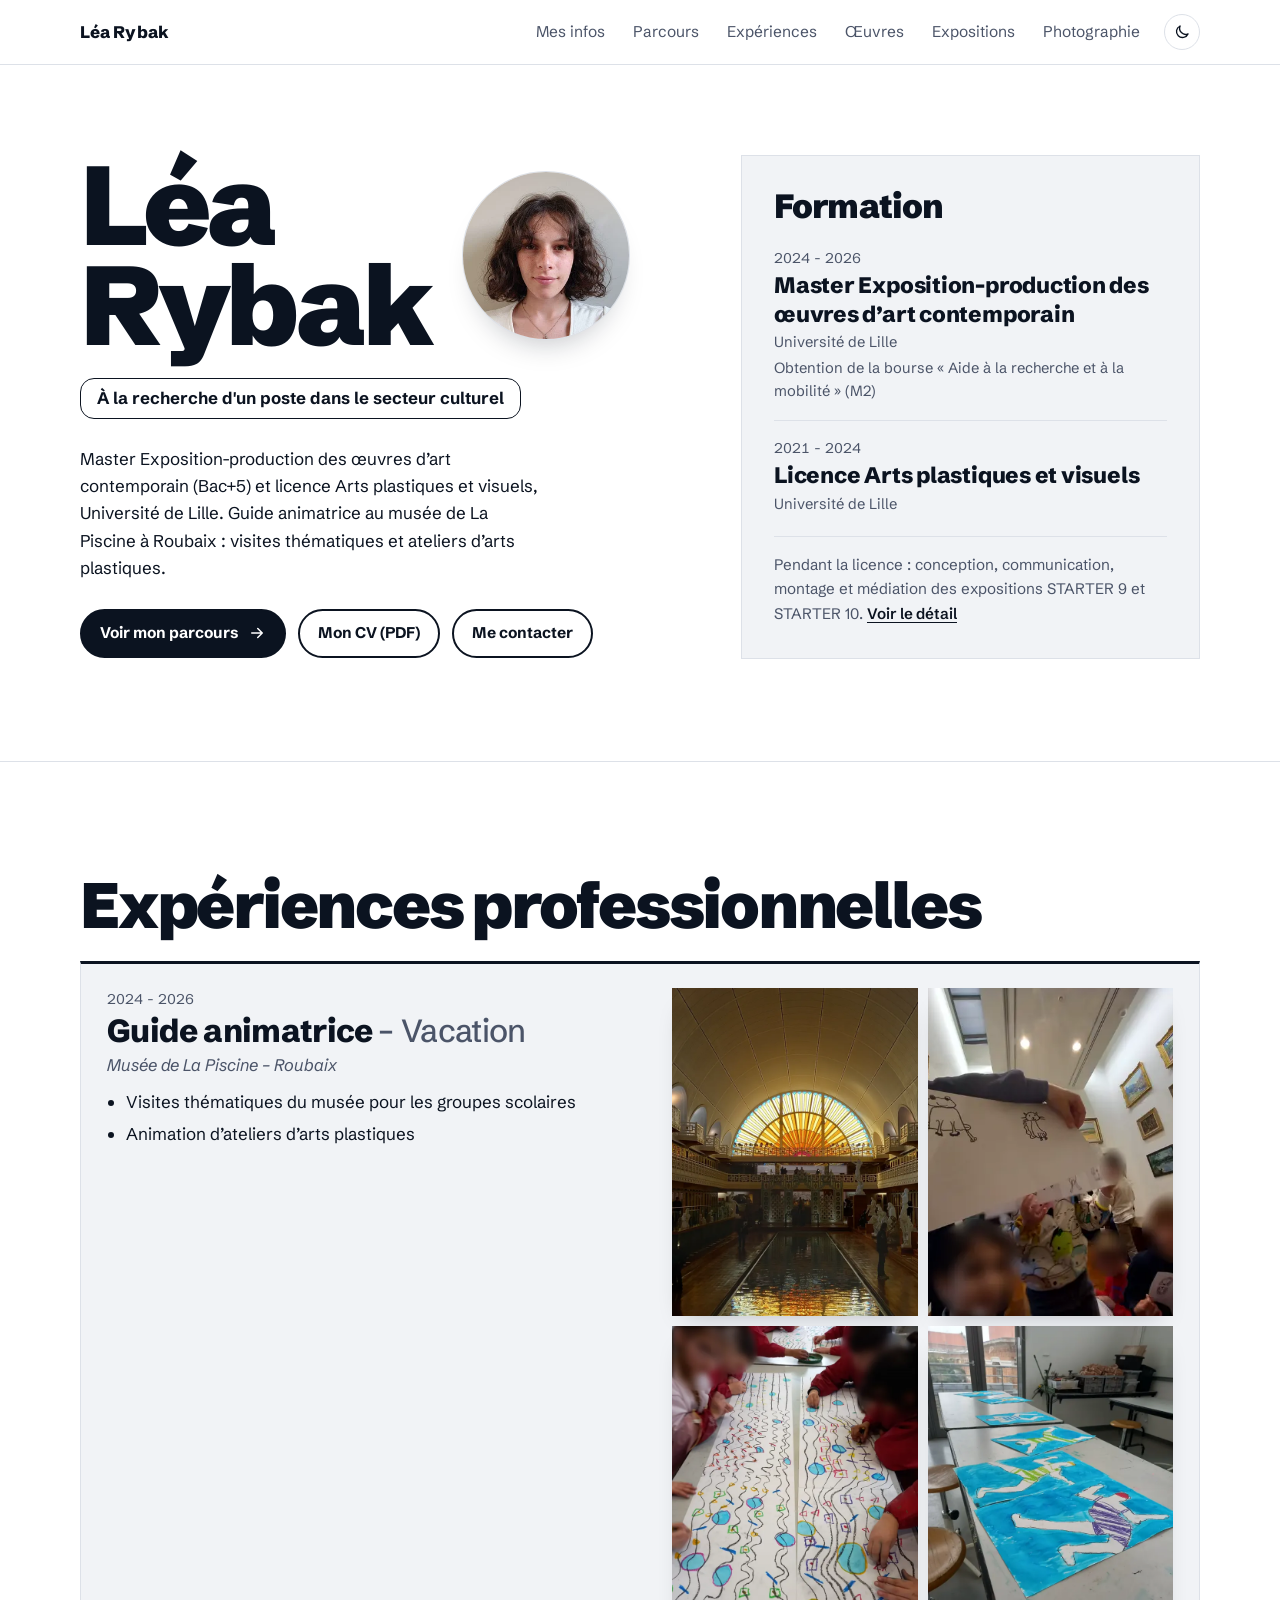
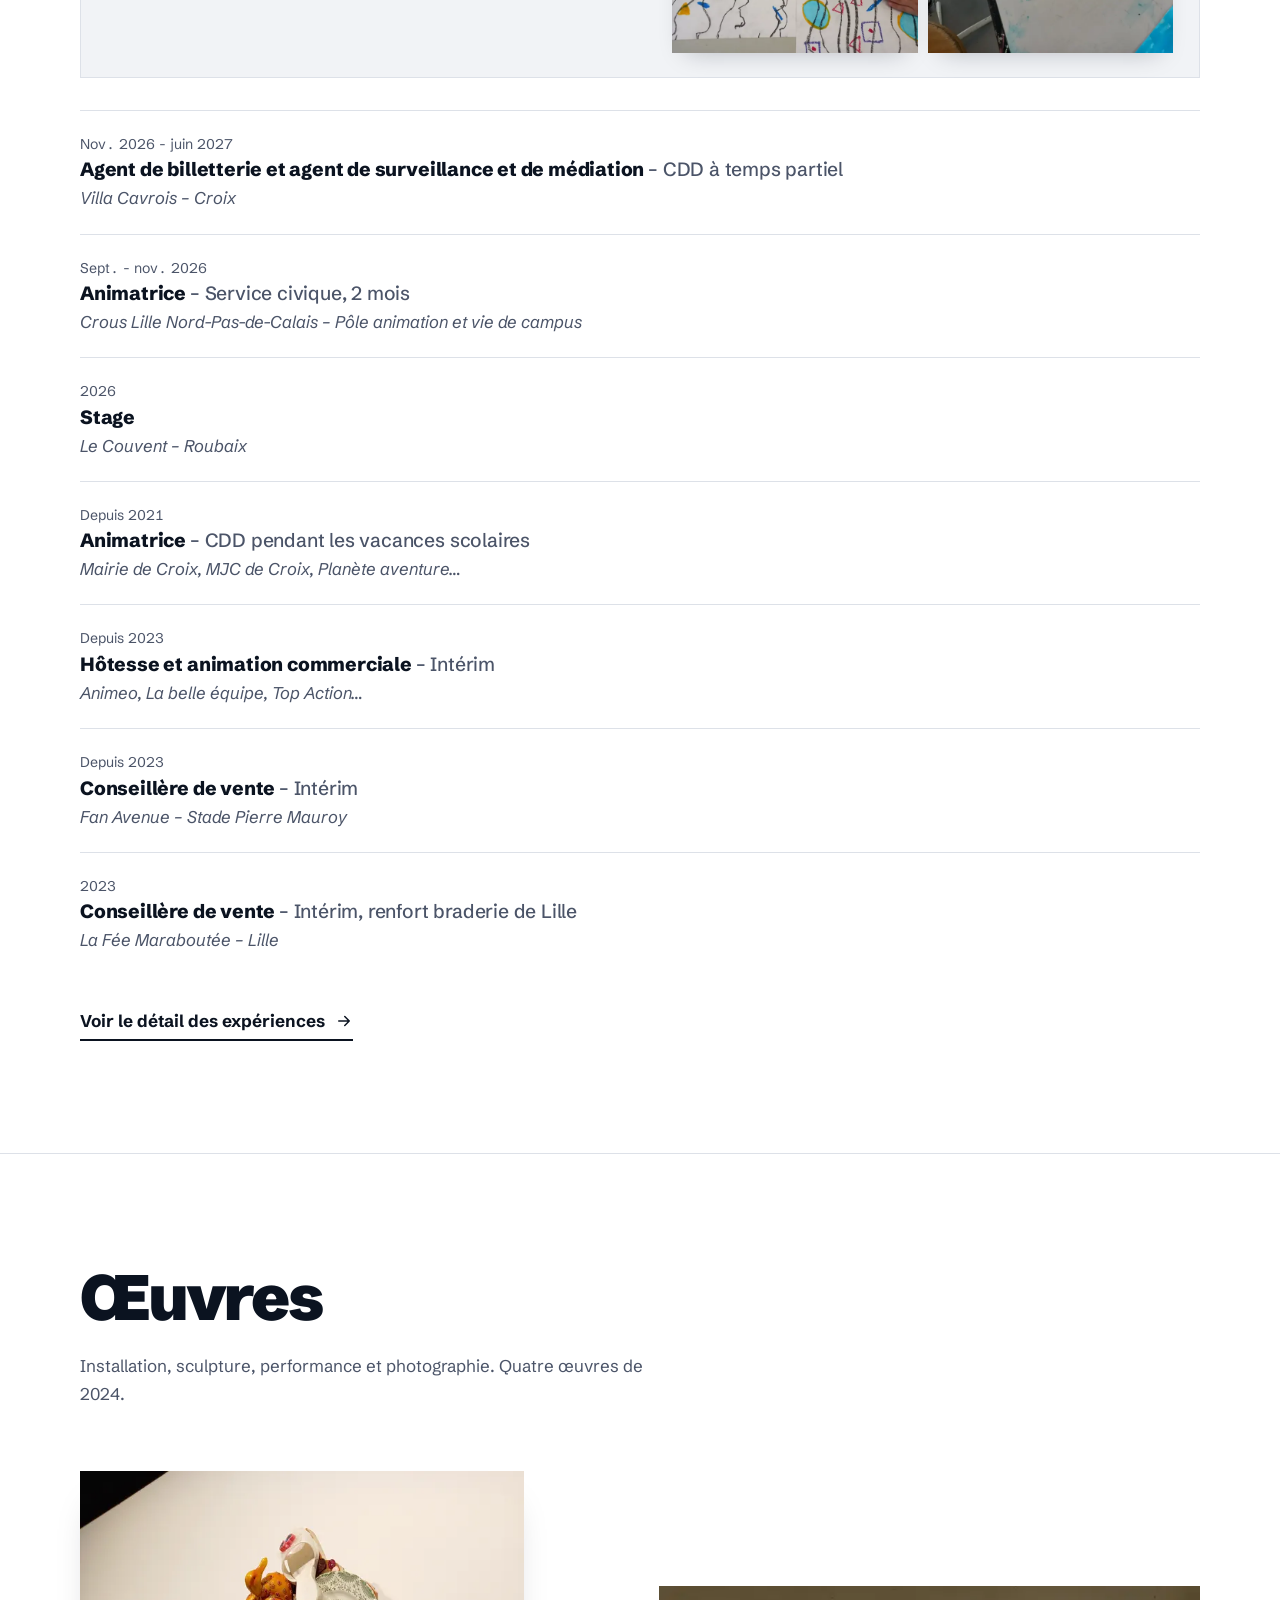
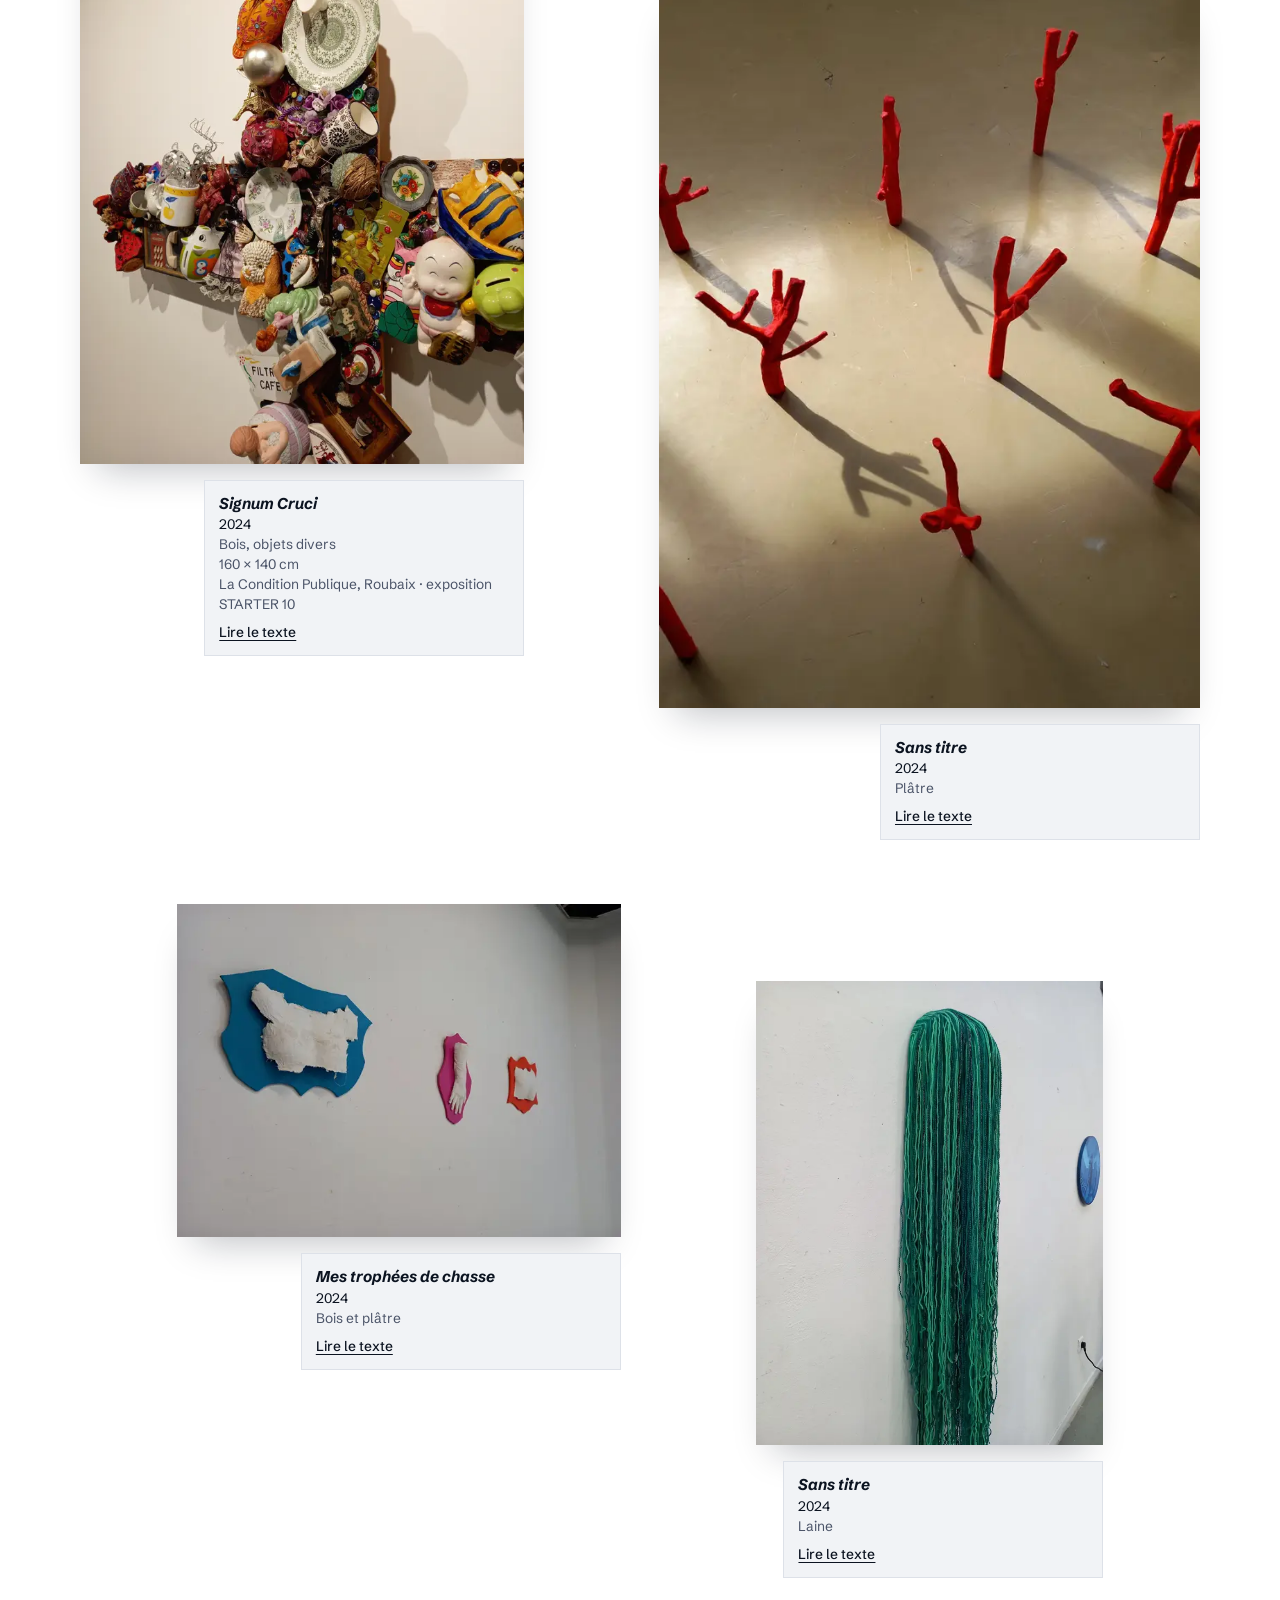
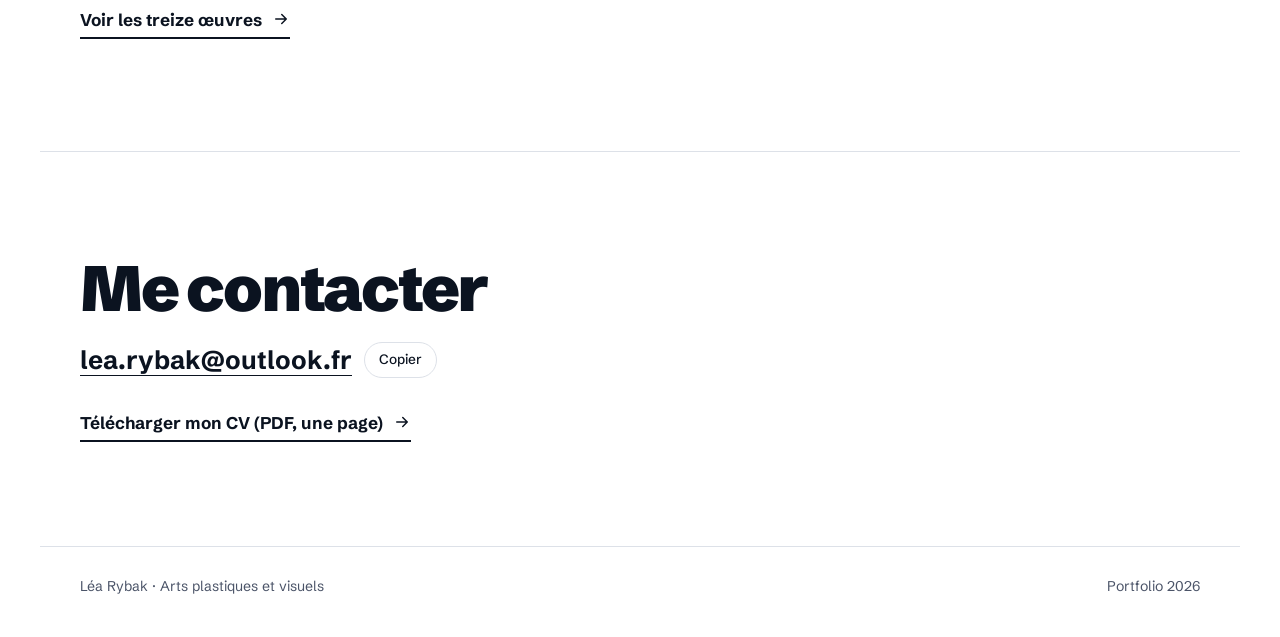
==== commit 7b473036: "Nouvelle page Mes infos (présentation, contact, Instagram), avant Parcours dans le menu Co-Authored-" ====
--- a/index.html
+++ b/index.html
@@ -18,15 +18,15 @@
 <link rel="canonical" href="https://julienduq59.github.io/PortfolioLea/">
 <link rel="icon" type="image/svg+xml" href="assets/favicon.svg">
 <link rel="preload" href="assets/fonts/schibsted-grotesk-latin.woff2" as="font" type="font/woff2" crossorigin>
-<link rel="stylesheet" href="assets/styles.css?v=20261113">
-<script type="application/ld+json">{"@context": "https://schema.org", "@type": "Person", "name": "Léa Rybak", "url": "https://julienduq59.github.io/PortfolioLea/", "image": "https://julienduq59.github.io/PortfolioLea/assets/portrait-lea.webp", "email": "mailto:lea.rybak@outlook.fr", "description": "Master Exposition-production des œuvres d’art contemporain (Bac+5) et licence Arts plastiques et visuels, Université de Lille. Guide animatrice au musée de La Piscine à Roubaix. À la recherche d'un poste dans le secteur culturel.", "alumniOf": [{"@type": "CollegeOrUniversity", "name": "Université de Lille"}, {"@type": "HighSchool", "name": "Lycée Baudelaire, Roubaix"}], "knowsAbout": ["Production d’œuvres d’art", "Scénographie", "Visites thématiques de musée", "Ateliers d’arts plastiques", "Logistique événementielle", "Installation", "Sculpture", "Performance", "Photographie argentique"]}</script>
+<link rel="stylesheet" href="assets/styles.css?v=20261113d">
+<script type="application/ld+json">{"@context": "https://schema.org", "@type": "Person", "name": "Léa Rybak", "url": "https://julienduq59.github.io/PortfolioLea/", "image": "https://julienduq59.github.io/PortfolioLea/assets/portrait-lea.webp", "email": "mailto:lea.rybak@outlook.fr", "sameAs": ["https://www.instagram.com/lea_rbk_/"], "description": "Master Exposition-production des œuvres d’art contemporain (Bac+5) et licence Arts plastiques et visuels, Université de Lille. Guide animatrice au musée de La Piscine à Roubaix. À la recherche d'un poste dans le secteur culturel.", "alumniOf": [{"@type": "CollegeOrUniversity", "name": "Université de Lille"}, {"@type": "HighSchool", "name": "Lycée Baudelaire, Roubaix"}], "knowsAbout": ["Production d’œuvres d’art", "Scénographie", "Visites thématiques de musée", "Ateliers d’arts plastiques", "Logistique événementielle", "Installation", "Sculpture", "Performance", "Photographie argentique"]}</script>
 <script>try{var t=localStorage.getItem("theme");if(t==="light"||t==="dark")document.documentElement.setAttribute("data-theme",t)}catch(e){}</script>
 </head>
 <body>
 <a class="saut" href="#contenu">Aller au contenu</a>
 <header class="entete"><div class="g">
   <a class="signature" href="./" aria-current="page">Léa Rybak</a>
-  <nav class="plan" aria-label="Navigation principale"><a href="parcours.html">Parcours</a><a href="experiences.html">Expériences</a><a href="oeuvres.html">Œuvres</a><a href="expositions.html">Expositions</a><a href="photographie.html">Photographie</a></nav>
+  <nav class="plan" aria-label="Navigation principale"><a href="mes-infos.html">Mes infos</a><a href="parcours.html">Parcours</a><a href="experiences.html">Expériences</a><a href="oeuvres.html">Œuvres</a><a href="expositions.html">Expositions</a><a href="photographie.html">Photographie</a></nav>
   <button class="theme" type="button" aria-label="Changer de thème"><svg class="soleil" viewBox="0 0 24 24" fill="none" stroke="currentColor" stroke-width="1.8" stroke-linecap="round" aria-hidden="true"><circle cx="12" cy="12" r="4.2"/><path d="M12 2.5v2.2M12 19.3v2.2M2.5 12h2.2M19.3 12h2.2M5.3 5.3l1.6 1.6M17.1 17.1l1.6 1.6M5.3 18.7l1.6-1.6M17.1 6.9l1.6-1.6"/></svg><svg class="lune" viewBox="0 0 24 24" fill="none" stroke="currentColor" stroke-width="1.8" stroke-linejoin="round" aria-hidden="true"><path d="M20 14.5A8 8 0 0 1 9.5 4a8 8 0 1 0 10.5 10.5z"/></svg></button>
 </div></header>
 <main id="contenu">
@@ -117,6 +117,6 @@
   <div class="scene"></div>
   <p></p>
 </dialog>
-<script src="assets/site.js?v=20261113" defer></script>
+<script src="assets/site.js?v=20261113d" defer></script>
 </body>
 </html>
--- a/assets/styles.css
+++ b/assets/styles.css
@@ -273,10 +273,21 @@
 .sous-bloc{margin-top:28px}
 .sous-bloc h4{font-size:1.1rem;font-weight:800;margin-bottom:14px}
 .sous-bloc .carte-culture h5{margin:0;font-size:clamp(1.2rem,2vw,1.45rem);font-weight:800;letter-spacing:-.015em;line-height:1.15}
-.certificats{list-style:none;margin:8px 0 0;padding:0;display:grid;grid-template-columns:repeat(auto-fit,minmax(min(100%,280px),1fr));gap:12px}
+.certificats{list-style:none;margin:0;padding:clamp(24px,3vw,36px) 0 0;border-top:2px solid var(--encre);display:grid;grid-template-columns:repeat(auto-fit,minmax(min(100%,280px),1fr));gap:12px}
 .certificats li{display:flex;flex-direction:column;gap:2px;background:var(--cartel);border:1px solid var(--trait);padding:14px 18px}
 .certificats b{font-size:1.1rem}
 .certificats span{color:var(--doux);font-size:.92rem}
+.certificats .renouvele{color:var(--encre);font-weight:600;margin-top:4px}
+/* Page Mes infos */
+.presentation{max-width:60ch;font-size:clamp(1.1rem,2vw,1.3rem);line-height:1.6}
+.presentation p+p{margin-top:14px}
+.presentation .objectif{font-weight:700}
+.coordonnees{list-style:none;margin:0 0 clamp(28px,4vw,40px);padding:clamp(24px,3vw,36px) 0 0;border-top:2px solid var(--encre);display:grid;grid-template-columns:repeat(auto-fit,minmax(min(100%,280px),1fr));gap:12px}
+.coordonnees li{display:flex;flex-direction:column;align-items:flex-start;gap:6px;background:var(--cartel);border:1px solid var(--trait);padding:18px 20px}
+.coord-titre{color:var(--doux);font-size:.92rem}
+.coord-valeur{font-size:clamp(1.1rem,2vw,1.3rem);font-weight:700;overflow-wrap:anywhere}
+.coord-det{color:var(--doux);font-size:.92rem}
+.coordonnees .copier{margin-top:4px}
 .competences{display:grid;grid-template-columns:repeat(auto-fit,minmax(min(100%,250px),1fr));gap:16px}
 .competence{background:var(--cartel);border:1px solid var(--trait);border-top:3px solid var(--encre);padding:20px 20px 22px}
 .competence h3{font-size:1.1rem;font-weight:800;line-height:1.3;margin-bottom:14px}
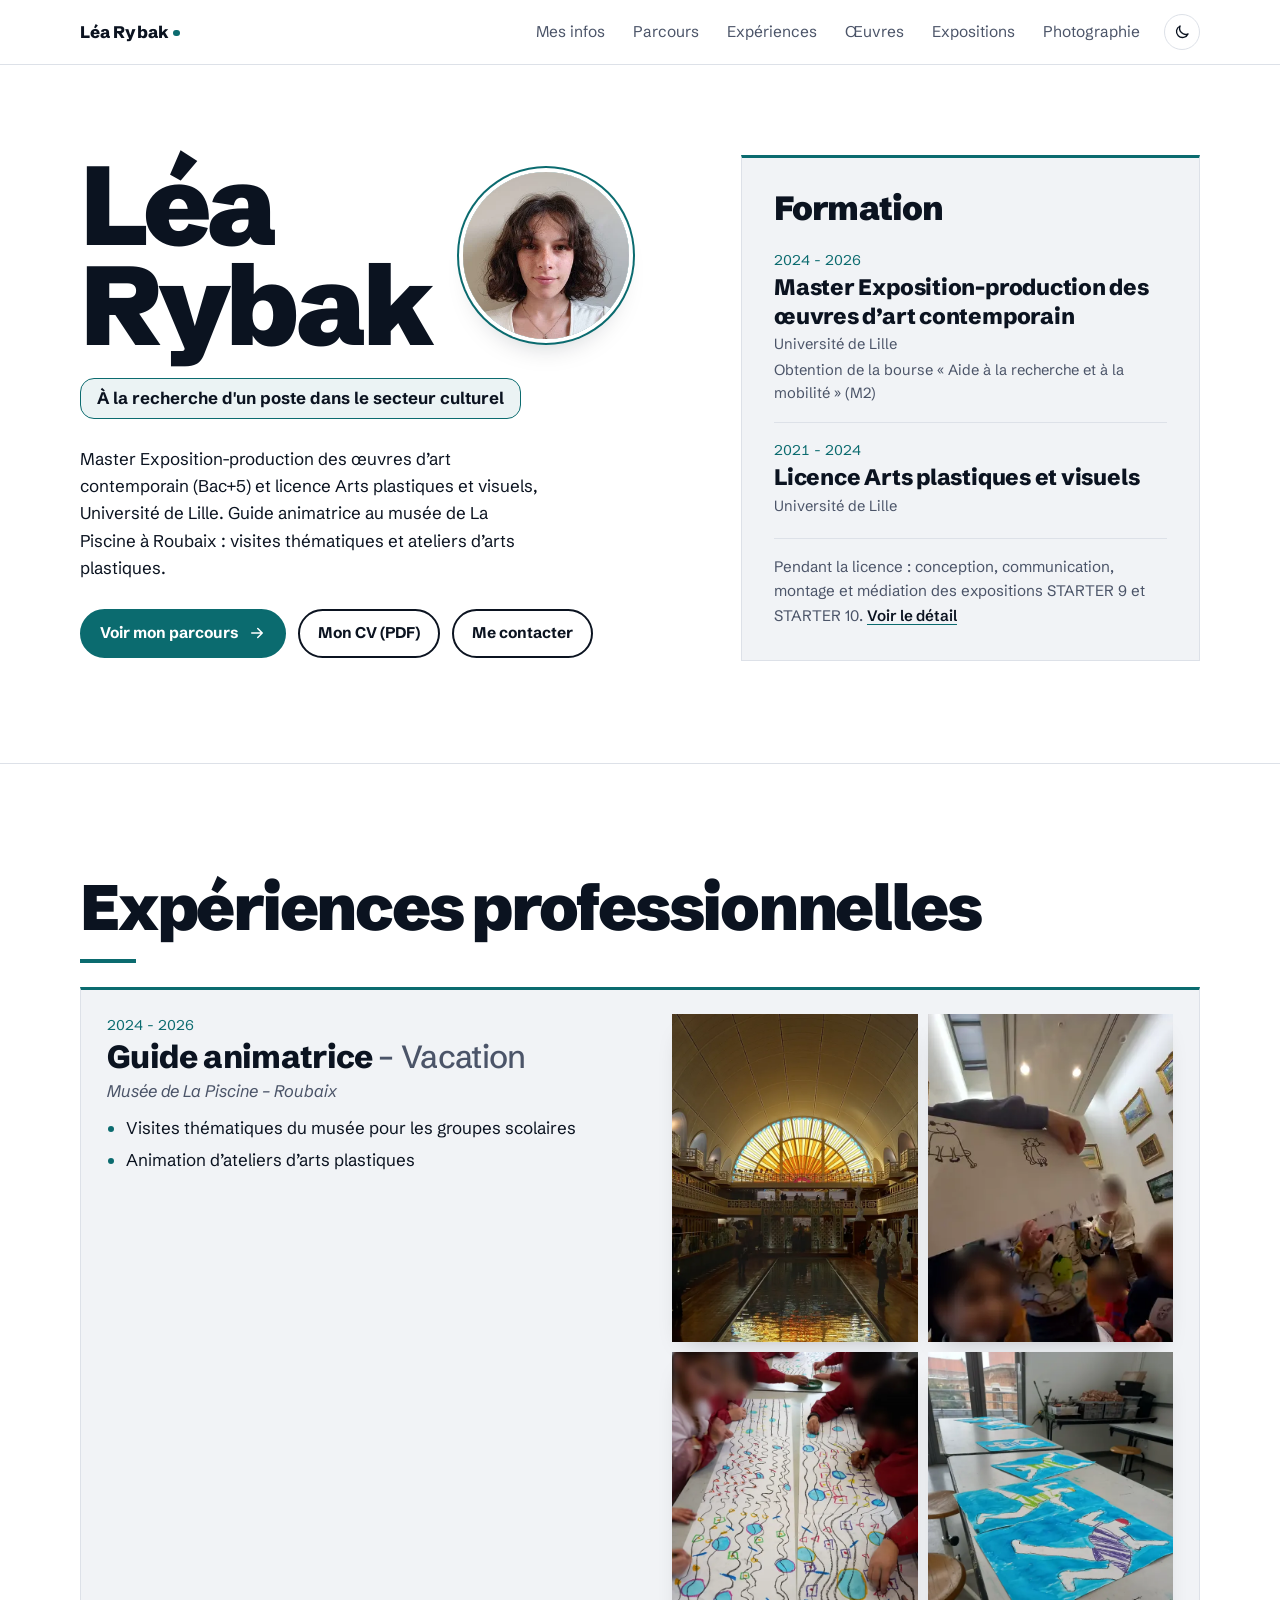
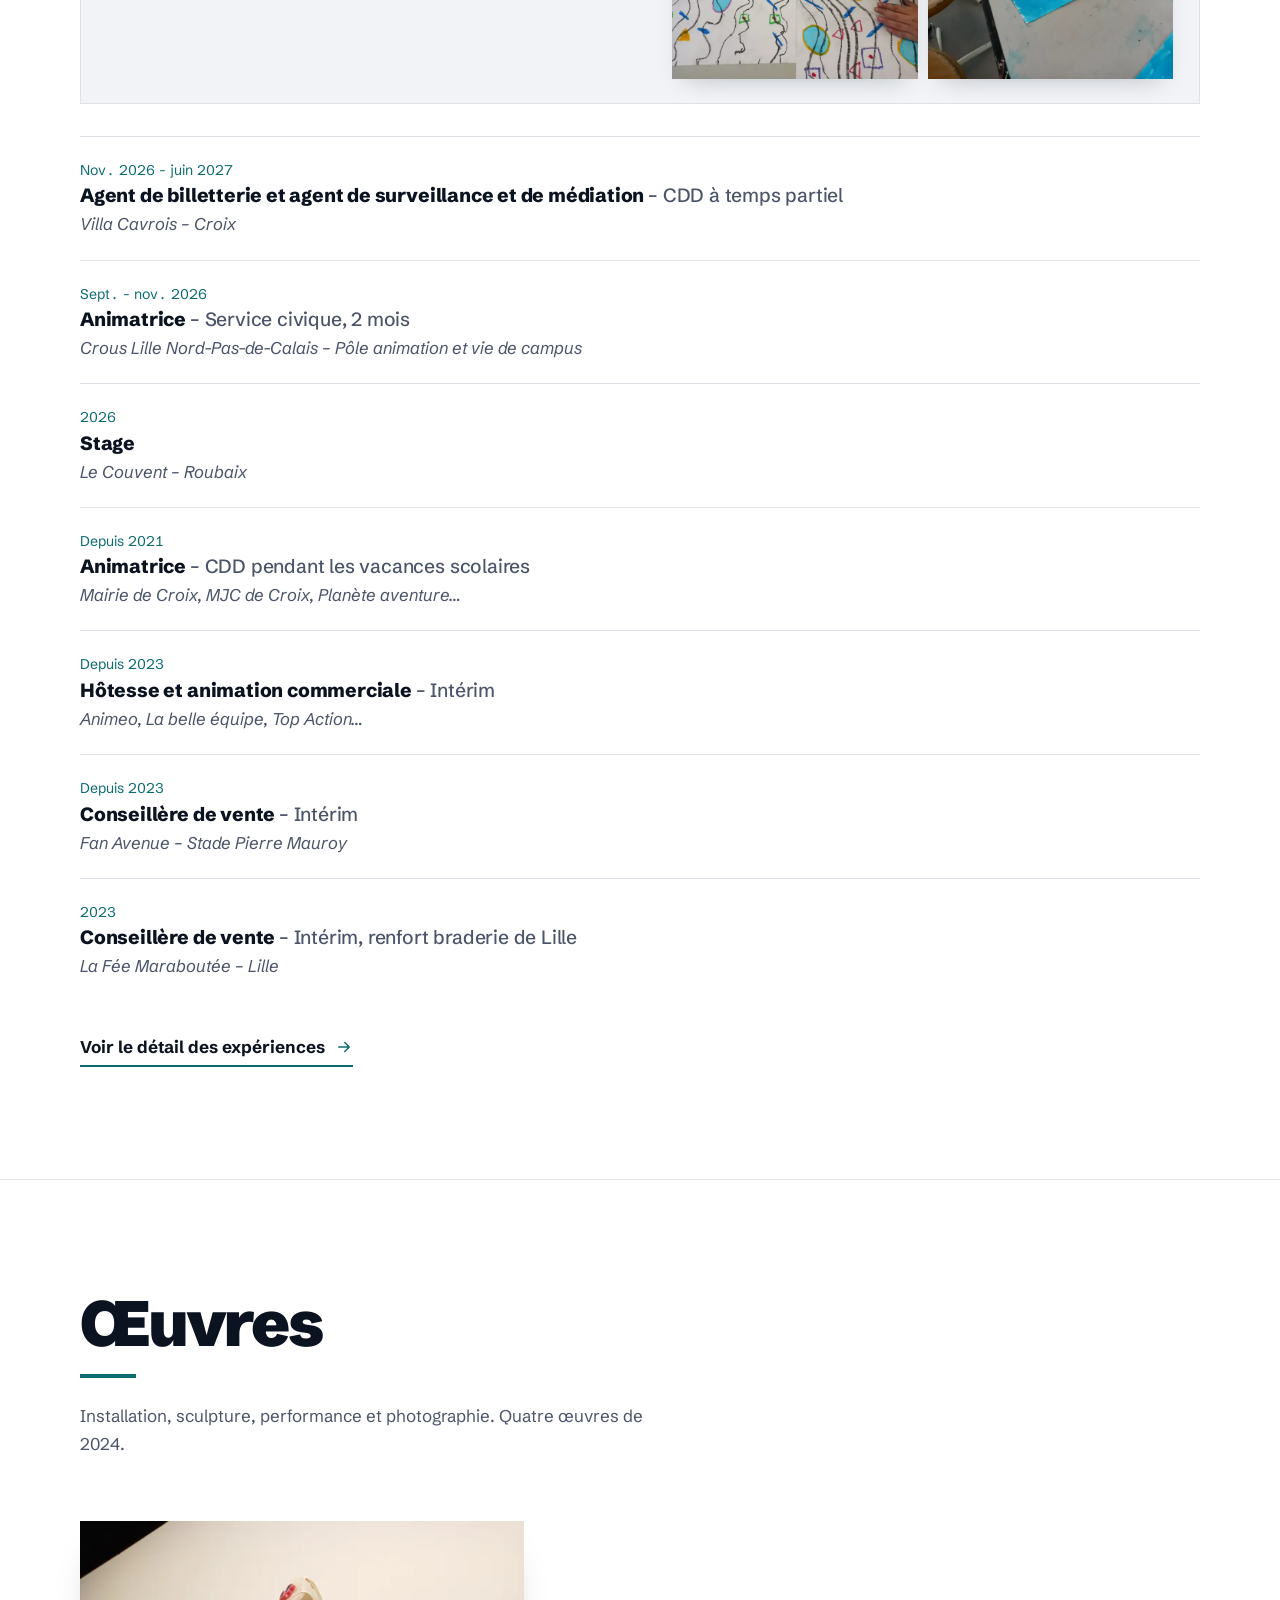
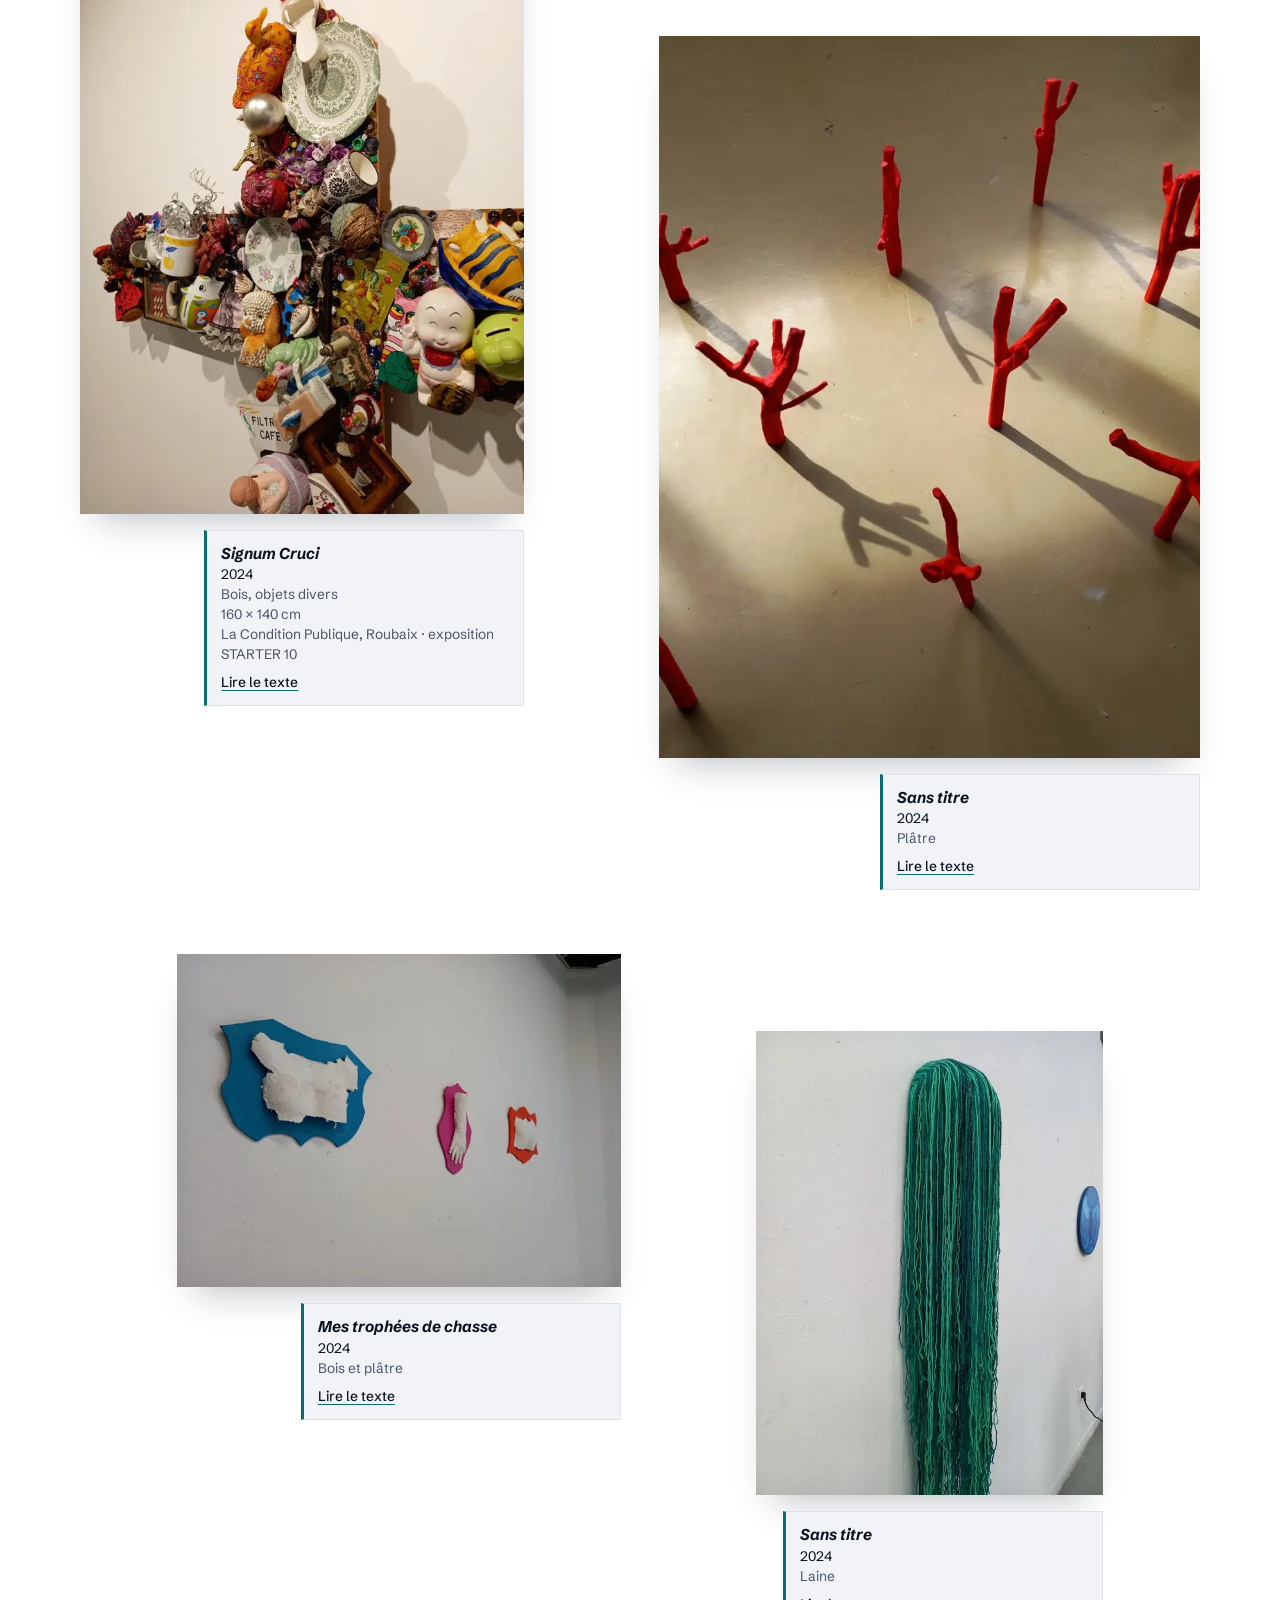
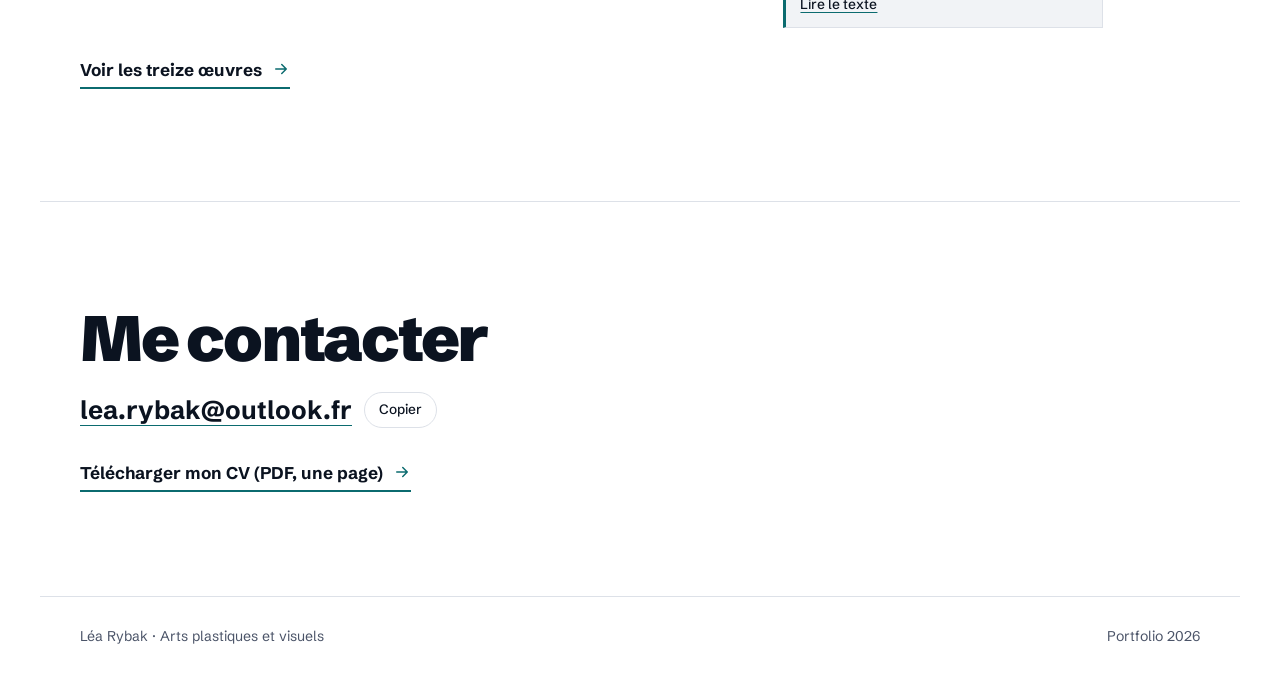
==== commit 76a2391b: "Touches de couleur bleu piscine sur tout le site (traits, dates, puces, boutons) Co-Authored-By: Cla" ====
--- a/index.html
+++ b/index.html
@@ -18,8 +18,8 @@
 <link rel="canonical" href="https://julienduq59.github.io/PortfolioLea/">
 <link rel="icon" type="image/svg+xml" href="assets/favicon.svg">
 <link rel="preload" href="assets/fonts/schibsted-grotesk-latin.woff2" as="font" type="font/woff2" crossorigin>
-<link rel="stylesheet" href="assets/styles.css?v=20261113d">
-<script type="application/ld+json">{"@context": "https://schema.org", "@type": "Person", "name": "Léa Rybak", "url": "https://julienduq59.github.io/PortfolioLea/", "image": "https://julienduq59.github.io/PortfolioLea/assets/portrait-lea.webp", "email": "mailto:lea.rybak@outlook.fr", "sameAs": ["https://www.instagram.com/lea_rbk_/"], "description": "Master Exposition-production des œuvres d’art contemporain (Bac+5) et licence Arts plastiques et visuels, Université de Lille. Guide animatrice au musée de La Piscine à Roubaix. À la recherche d'un poste dans le secteur culturel.", "alumniOf": [{"@type": "CollegeOrUniversity", "name": "Université de Lille"}, {"@type": "HighSchool", "name": "Lycée Baudelaire, Roubaix"}], "knowsAbout": ["Production d’œuvres d’art", "Scénographie", "Visites thématiques de musée", "Ateliers d’arts plastiques", "Logistique événementielle", "Installation", "Sculpture", "Performance", "Photographie argentique"]}</script>
+<link rel="stylesheet" href="assets/styles.css?v=20261113g">
+<script type="application/ld+json">{"@context": "https://schema.org", "@type": "Person", "name": "Léa Rybak", "url": "https://julienduq59.github.io/PortfolioLea/", "image": "https://julienduq59.github.io/PortfolioLea/assets/portrait-lea.webp", "email": "mailto:lea.rybak@outlook.fr", "sameAs": ["https://www.instagram.com/lea_rbk_/", "https://www.linkedin.com/in/l%C3%A9a-rybak-bb04a2251/"], "description": "Master Exposition-production des œuvres d’art contemporain (Bac+5) et licence Arts plastiques et visuels, Université de Lille. Guide animatrice au musée de La Piscine à Roubaix. À la recherche d'un poste dans le secteur culturel.", "alumniOf": [{"@type": "CollegeOrUniversity", "name": "Université de Lille"}, {"@type": "HighSchool", "name": "Lycée Baudelaire, Roubaix"}], "knowsAbout": ["Production d’œuvres d’art", "Scénographie", "Visites thématiques de musée", "Ateliers d’arts plastiques", "Logistique événementielle", "Installation", "Sculpture", "Performance", "Photographie argentique"]}</script>
 <script>try{var t=localStorage.getItem("theme");if(t==="light"||t==="dark")document.documentElement.setAttribute("data-theme",t)}catch(e){}</script>
 </head>
 <body>
@@ -117,6 +117,6 @@
   <div class="scene"></div>
   <p></p>
 </dialog>
-<script src="assets/site.js?v=20261113d" defer></script>
+<script src="assets/site.js?v=20261113g" defer></script>
 </body>
 </html>
--- a/assets/styles.css
+++ b/assets/styles.css
@@ -269,6 +269,9 @@
 .periode{font-size:clamp(1.05rem,1.8vw,1.35rem);font-weight:800;color:var(--doux);font-variant-numeric:tabular-nums;line-height:1.3}
 .etape h3{font-size:clamp(1.35rem,2.6vw,1.9rem);font-weight:900;letter-spacing:-.02em;line-height:1.15}
 .etape .lieu{color:var(--doux);margin-top:6px}
+.memoires{margin:16px 0 0;display:grid;gap:12px;max-width:62ch;border-left:2px solid var(--trait);padding-left:16px}
+.memoires dt{font-size:.85rem;font-weight:700;color:var(--doux)}
+.memoires dd{margin:2px 0 0;font-style:italic;font-size:1.02rem;line-height:1.45}
 .distinction{display:inline-block;margin-top:14px;border:1px solid var(--encre);border-radius:14px;padding:5px 14px;font-size:.92rem;font-weight:600}
 .sous-bloc{margin-top:28px}
 .sous-bloc h4{font-size:1.1rem;font-weight:800;margin-bottom:14px}
@@ -282,7 +285,7 @@
 .presentation{max-width:60ch;font-size:clamp(1.1rem,2vw,1.3rem);line-height:1.6}
 .presentation p+p{margin-top:14px}
 .presentation .objectif{font-weight:700}
-.coordonnees{list-style:none;margin:0 0 clamp(28px,4vw,40px);padding:clamp(24px,3vw,36px) 0 0;border-top:2px solid var(--encre);display:grid;grid-template-columns:repeat(auto-fit,minmax(min(100%,280px),1fr));gap:12px}
+.coordonnees{list-style:none;margin:0 0 clamp(28px,4vw,40px);padding:clamp(24px,3vw,36px) 0 0;border-top:2px solid var(--encre);display:grid;grid-template-columns:repeat(auto-fit,minmax(min(100%,380px),1fr));gap:12px}
 .coordonnees li{display:flex;flex-direction:column;align-items:flex-start;gap:6px;background:var(--cartel);border:1px solid var(--trait);padding:18px 20px}
 .coord-titre{color:var(--doux);font-size:.92rem}
 .coord-valeur{font-size:clamp(1.1rem,2vw,1.3rem);font-weight:700;overflow-wrap:anywhere}
@@ -305,3 +308,33 @@
   .pratiques .an{grid-row:auto}
 }
 .poste-note{margin-top:10px;font-size:.92rem;font-style:italic;color:var(--doux)}
+
+/* ---------- Touches de couleur (accent) ----------
+   Une seule couleur d'accent, le bleu piscine (choix de Léa, 13/11/2026), pour les traits, les dates, les puces et les boutons.
+   Deux valeurs : claire sur le fond sombre, foncée sur le fond clair (contraste AA). */
+:root{--accent:#5fc9c4;--accent-fond:rgba(95,201,196,.12);--sur-accent:#0b1320}
+@media (prefers-color-scheme:light){:root:not([data-theme="dark"]){--accent:#0b6b6f;--accent-fond:rgba(11,107,111,.08);--sur-accent:#ffffff}}
+:root[data-theme="light"]{--accent:#0b6b6f;--accent-fond:rgba(11,107,111,.08);--sur-accent:#ffffff}
+::selection{background:var(--accent);color:var(--sur-accent)}
+:focus-visible{outline-color:var(--accent)}
+.signature::after{content:"";display:inline-block;width:.36em;height:.36em;border-radius:50%;background:var(--accent);margin-left:.28em;vertical-align:.08em}
+.plan a:hover,.plan a[aria-current="page"]{text-decoration-color:var(--accent)}
+.theme:hover{border-color:var(--accent)}
+.titre-salle::after{content:"";display:block;width:56px;height:4px;background:var(--accent);margin-top:clamp(14px,2vw,20px)}
+main p a:not(.bouton):not(.lien-fort),.mail a,.coord-valeur a,.cartel a{text-decoration-color:var(--accent)}
+.recherche{border-color:var(--accent);background:var(--accent-fond)}
+.distinction{border-color:var(--accent)}
+.bouton{background:var(--accent);border-color:var(--accent);color:var(--sur-accent)}
+.bouton-second{background:none;color:var(--encre);border-color:var(--encre)}
+.bouton-second:hover{border-color:var(--accent)}
+.lien-fort{border-bottom-color:var(--accent)}
+.lien-fort svg{color:var(--accent)}
+.periode,.poste .an,.experiences .an,.formation-cle .an,.carte-culture .an,.parcours .an,.pratiques .an,.certificats .an{color:var(--accent)}
+.etape:first-child,.certificats,.coordonnees,.expo{border-top-color:var(--accent)}
+.poste-phare .poste,.competence,.carte-culture,.formation-cle{border-top:3px solid var(--accent)}
+.poste li::marker,.carte-culture li::marker,.expo li::marker{color:var(--accent)}
+.memoires{border-left-color:var(--accent)}
+.cartel{border-left:3px solid var(--accent)}
+.coord-titre{color:var(--accent);font-weight:600}
+.portrait{box-shadow:0 0 0 4px var(--mur),0 0 0 6px var(--accent),0 18px 30px -16px var(--ombre)}
+.copier:hover{border-color:var(--accent)}
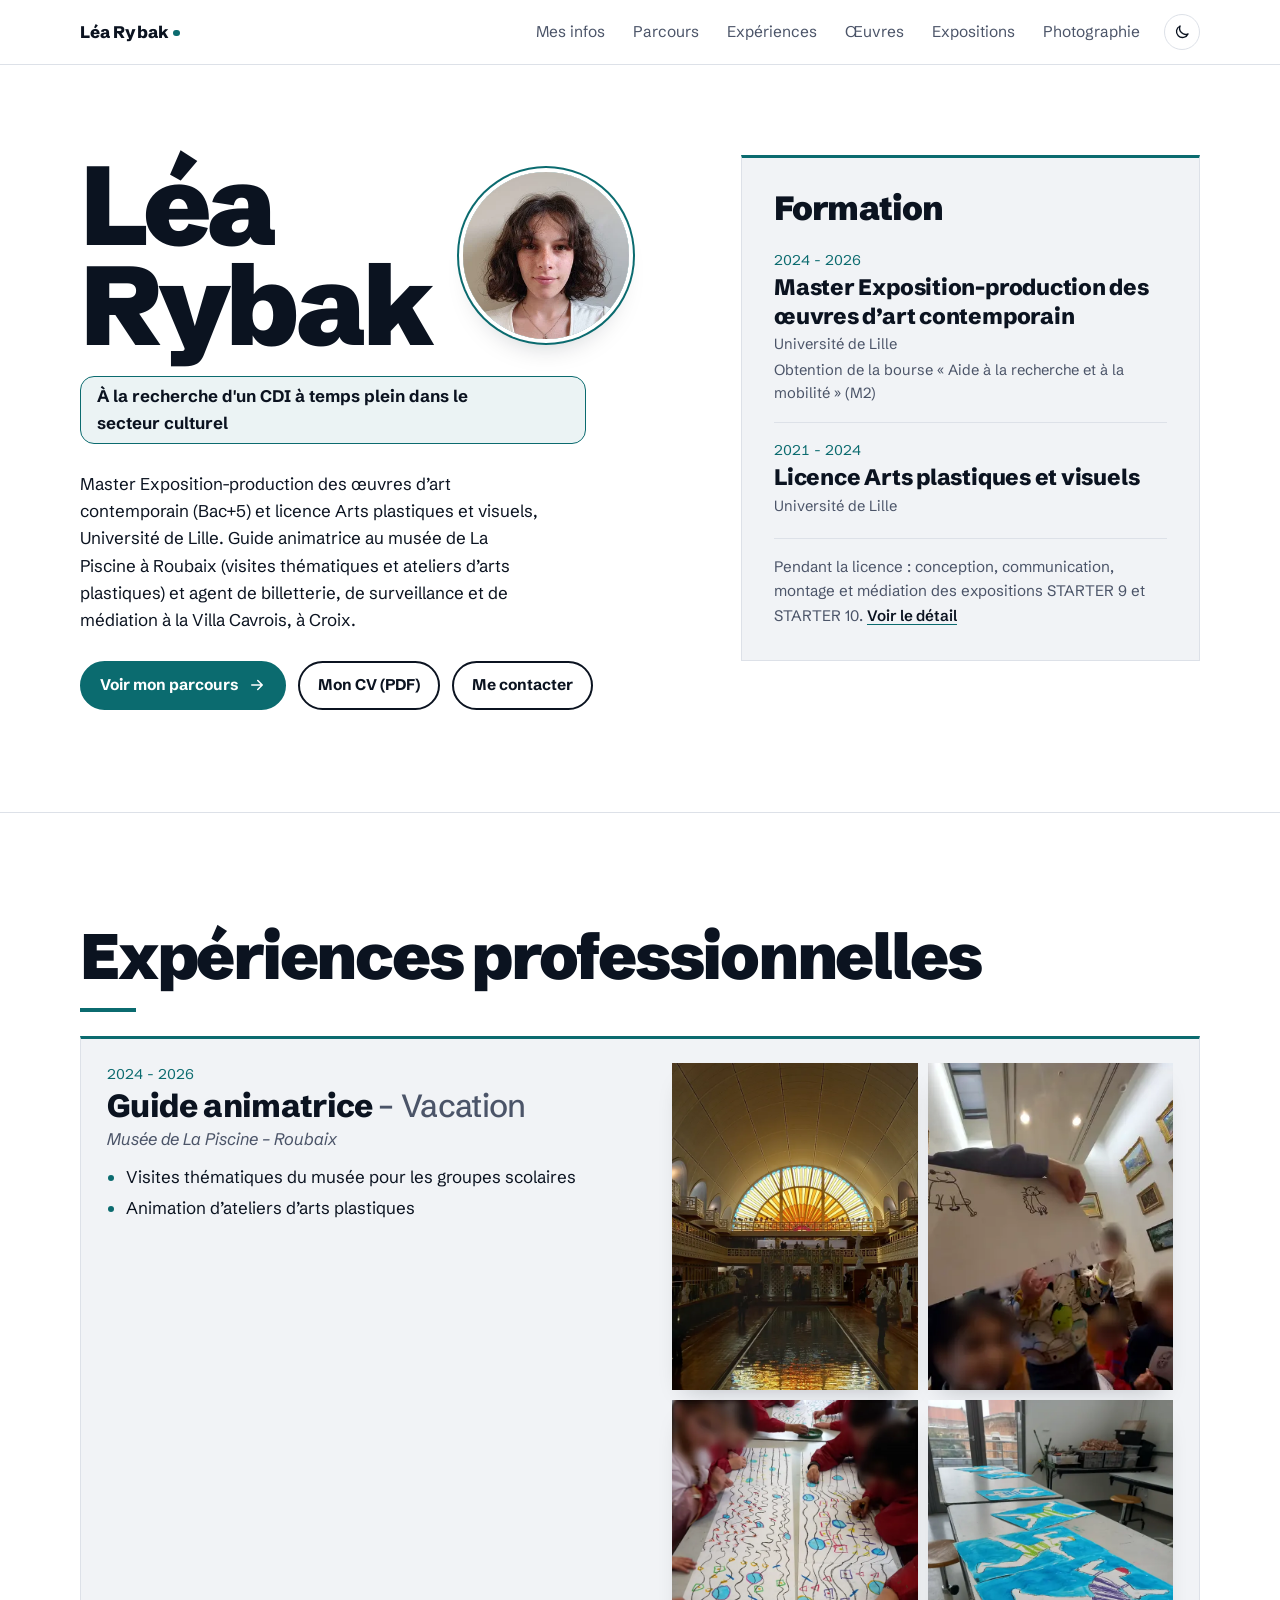
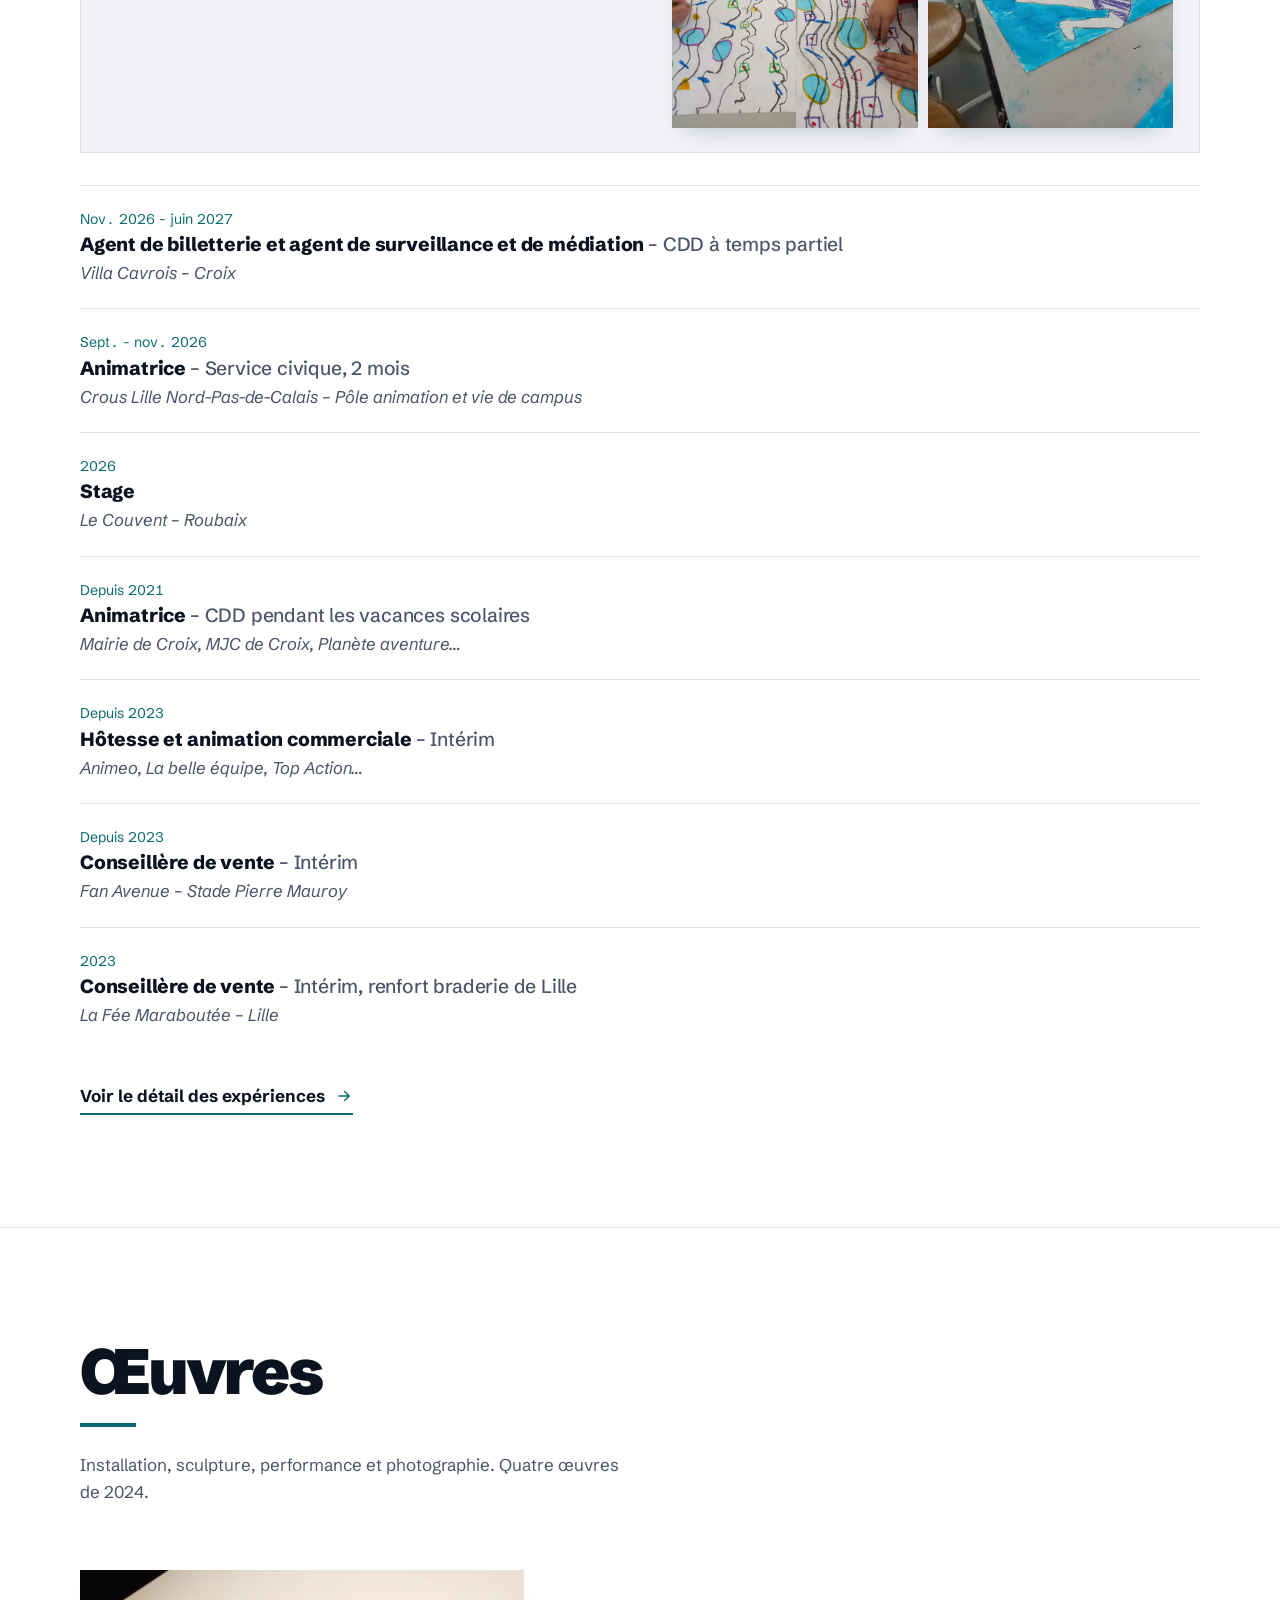
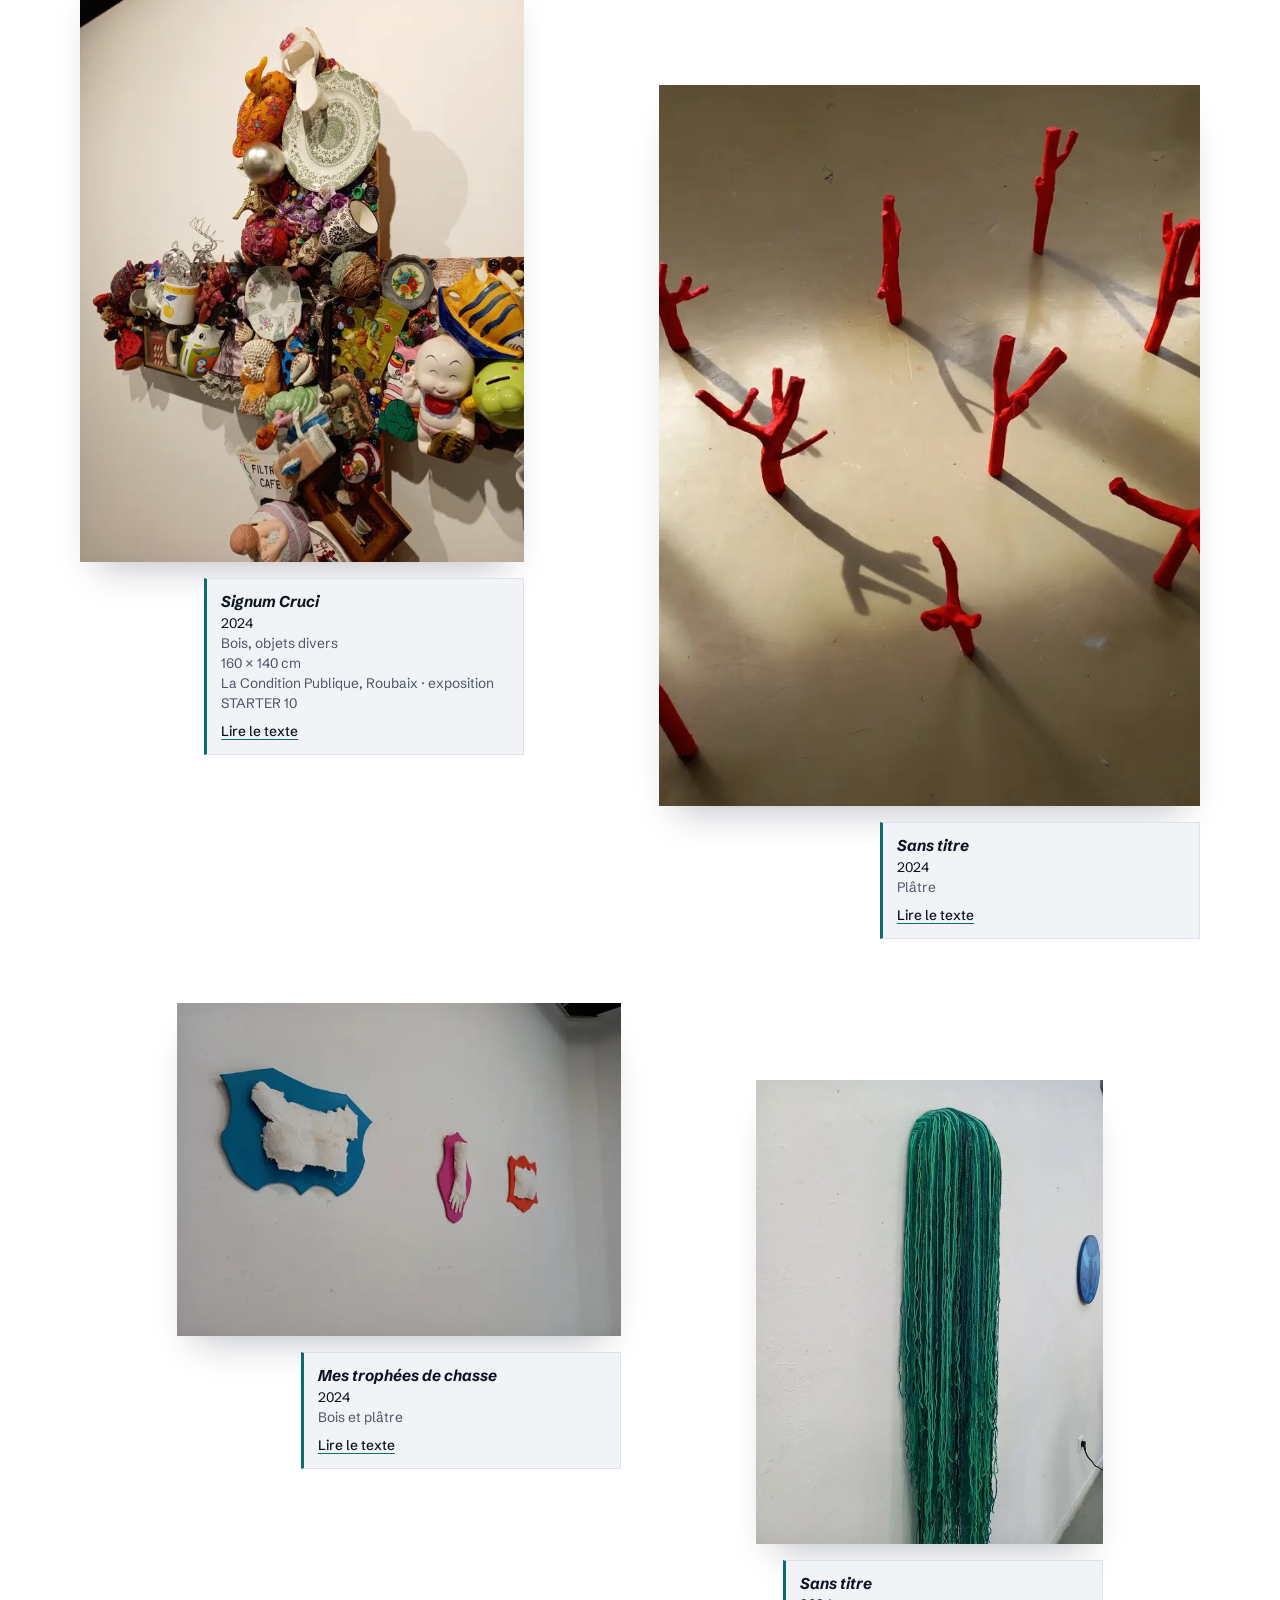
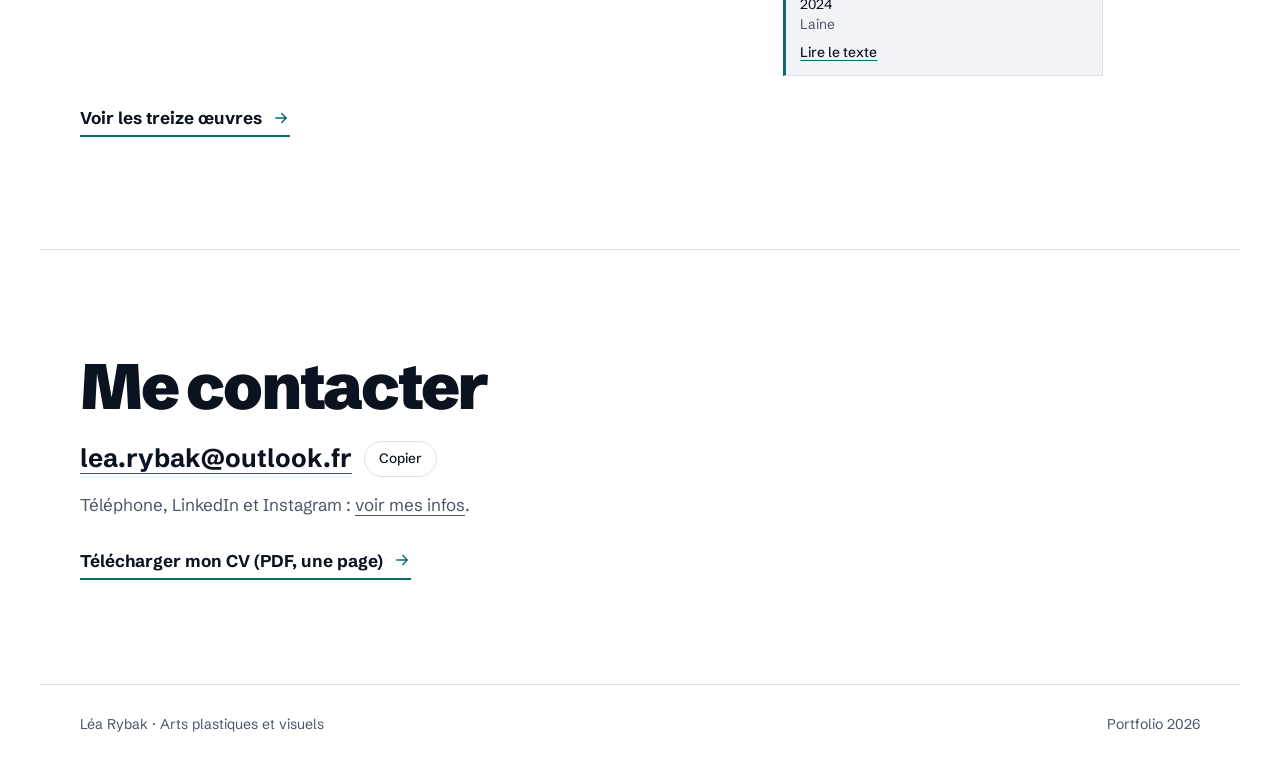
==== commit 8a5040ed: "Améliorations : textes à jour (CDI, Villa Cavrois), carte de partage, finitions et impression Co-Aut" ====
--- a/index.html
+++ b/index.html
@@ -4,22 +4,27 @@
 <meta charset="UTF-8">
 <meta name="viewport" content="width=device-width, initial-scale=1, viewport-fit=cover">
 <title>Léa Rybak · Arts plastiques et visuels</title>
-<meta name="description" content="Portfolio de Léa Rybak : Master Exposition-production des œuvres d’art contemporain (Bac+5), guide animatrice au musée de La Piscine à Roubaix. Parcours, expériences, œuvres et expositions.">
+<meta name="description" content="Portfolio de Léa Rybak, à la recherche d&#x27;un CDI à temps plein dans le secteur culturel : Master Exposition-production des œuvres d’art contemporain (Bac+5), guide animatrice au musée de La Piscine à Roubaix.">
 <meta name="author" content="Léa Rybak">
-<meta name="theme-color" content="#0b1320">
+<meta name="theme-color" content="#0b1320" media="(prefers-color-scheme: dark)">
+<meta name="theme-color" content="#ffffff" media="(prefers-color-scheme: light)">
 <meta property="og:type" content="website">
 <meta property="og:locale" content="fr_FR">
 <meta property="og:site_name" content="Léa Rybak">
 <meta property="og:title" content="Léa Rybak · Arts plastiques et visuels">
-<meta property="og:description" content="Portfolio de Léa Rybak : Master Exposition-production des œuvres d’art contemporain (Bac+5), guide animatrice au musée de La Piscine à Roubaix. Parcours, expériences, œuvres et expositions.">
+<meta property="og:description" content="Portfolio de Léa Rybak, à la recherche d&#x27;un CDI à temps plein dans le secteur culturel : Master Exposition-production des œuvres d’art contemporain (Bac+5), guide animatrice au musée de La Piscine à Roubaix.">
 <meta property="og:url" content="https://julienduq59.github.io/PortfolioLea/">
-<meta property="og:image" content="https://julienduq59.github.io/PortfolioLea/assets/og-banner.jpg">
+<meta property="og:image" content="https://julienduq59.github.io/PortfolioLea/assets/og-banner.jpg?v=20261113h">
+<meta property="og:image:width" content="1200">
+<meta property="og:image:height" content="630">
+<meta property="og:image:alt" content="Léa Rybak, portfolio : exposition-production d'art contemporain. À droite, son œuvre Signum Cruci.">
 <meta name="twitter:card" content="summary_large_image">
 <link rel="canonical" href="https://julienduq59.github.io/PortfolioLea/">
-<link rel="icon" type="image/svg+xml" href="assets/favicon.svg">
+<link rel="icon" type="image/svg+xml" href="assets/favicon.svg?v=20261113h">
+<link rel="apple-touch-icon" href="assets/apple-touch-icon.png">
 <link rel="preload" href="assets/fonts/schibsted-grotesk-latin.woff2" as="font" type="font/woff2" crossorigin>
-<link rel="stylesheet" href="assets/styles.css?v=20261113g">
-<script type="application/ld+json">{"@context": "https://schema.org", "@type": "Person", "name": "Léa Rybak", "url": "https://julienduq59.github.io/PortfolioLea/", "image": "https://julienduq59.github.io/PortfolioLea/assets/portrait-lea.webp", "email": "mailto:lea.rybak@outlook.fr", "sameAs": ["https://www.instagram.com/lea_rbk_/", "https://www.linkedin.com/in/l%C3%A9a-rybak-bb04a2251/"], "description": "Master Exposition-production des œuvres d’art contemporain (Bac+5) et licence Arts plastiques et visuels, Université de Lille. Guide animatrice au musée de La Piscine à Roubaix. À la recherche d'un poste dans le secteur culturel.", "alumniOf": [{"@type": "CollegeOrUniversity", "name": "Université de Lille"}, {"@type": "HighSchool", "name": "Lycée Baudelaire, Roubaix"}], "knowsAbout": ["Production d’œuvres d’art", "Scénographie", "Visites thématiques de musée", "Ateliers d’arts plastiques", "Logistique événementielle", "Installation", "Sculpture", "Performance", "Photographie argentique"]}</script>
+<link rel="stylesheet" href="assets/styles.css?v=20261113h">
+<script type="application/ld+json">{"@context": "https://schema.org", "@type": "Person", "name": "Léa Rybak", "url": "https://julienduq59.github.io/PortfolioLea/", "image": "https://julienduq59.github.io/PortfolioLea/assets/portrait-lea.webp", "email": "mailto:lea.rybak@outlook.fr", "sameAs": ["https://www.instagram.com/lea_rbk_/", "https://www.linkedin.com/in/l%C3%A9a-rybak-bb04a2251/"], "description": "Master Exposition-production des œuvres d’art contemporain (Bac+5) et licence Arts plastiques et visuels, Université de Lille. Guide animatrice au musée de La Piscine à Roubaix, agent de billetterie, de surveillance et de médiation à la Villa Cavrois à Croix. À la recherche d'un CDI à temps plein dans le secteur culturel.", "address": {"@type": "PostalAddress", "addressLocality": "Croix", "addressRegion": "Hauts-de-France", "addressCountry": "FR"}, "alumniOf": [{"@type": "CollegeOrUniversity", "name": "Université de Lille"}, {"@type": "HighSchool", "name": "Lycée Baudelaire, Roubaix"}], "knowsAbout": ["Production d’œuvres d’art", "Scénographie", "Visites thématiques de musée", "Ateliers d’arts plastiques", "Logistique événementielle", "Installation", "Sculpture", "Performance", "Photographie argentique"]}</script>
 <script>try{var t=localStorage.getItem("theme");if(t==="light"||t==="dark")document.documentElement.setAttribute("data-theme",t)}catch(e){}</script>
 </head>
 <body>
@@ -36,12 +41,12 @@
       <h1 class="nom">Léa<br>Rybak</h1>
       <img class="portrait" src="assets/portrait-lea.webp" width="284" height="284" alt="Portrait de Léa Rybak" fetchpriority="high">
     </div>
-    <p class="recherche">À la recherche d'un poste dans le secteur culturel</p>
-    <p>Master Exposition-production des œuvres d’art contemporain (Bac+5) et licence Arts plastiques et visuels, Université de Lille. Guide animatrice au musée de La Piscine à Roubaix : visites thématiques et ateliers d’arts plastiques.</p>
+    <p class="recherche">À la recherche d'un CDI à temps plein dans le secteur culturel</p>
+    <p>Master Exposition-production des œuvres d’art contemporain (Bac+5) et licence Arts plastiques et visuels, Université de Lille. Guide animatrice au musée de La Piscine à Roubaix (visites thématiques et ateliers d’arts plastiques) et agent de billetterie, de surveillance et de médiation à la Villa Cavrois, à Croix.</p>
     <div class="actions">
       <a class="bouton" href="parcours.html">Voir mon parcours <svg viewBox="0 0 24 24" fill="none" stroke="currentColor" stroke-width="2" stroke-linecap="round" stroke-linejoin="round" aria-hidden="true"><path d="M5 12h14M13 6l6 6-6 6"/></svg></a>
       <a class="bouton bouton-second" href="assets/cv-lea-rybak.pdf" target="_blank" rel="noopener" download="CV-Lea-Rybak.pdf">Mon CV (PDF)</a>
-      <a class="bouton bouton-second" href="#contact">Me contacter</a>
+      <a class="bouton bouton-second" href="mes-infos.html">Me contacter</a>
     </div>
   </div>
   <div class="formation-cle" aria-labelledby="titre-formation">
@@ -109,6 +114,7 @@
 <section class="contact" id="contact" aria-labelledby="titre-contact"><div class="g">
   <h2 id="titre-contact">Me contacter</h2>
   <p class="mail"><a href="mailto:lea.rybak@outlook.fr">lea.rybak@outlook.fr</a><button class="copier" type="button" data-copier="lea.rybak@outlook.fr">Copier</button></p>
+  <p class="plus-contact">Téléphone, LinkedIn et Instagram : <a href="mes-infos.html">voir mes infos</a>.</p>
   <a class="lien-fort" href="assets/cv-lea-rybak.pdf" target="_blank" rel="noopener" download="CV-Lea-Rybak.pdf">Télécharger mon CV (PDF, une page) <svg viewBox="0 0 24 24" fill="none" stroke="currentColor" stroke-width="2" stroke-linecap="round" stroke-linejoin="round" aria-hidden="true"><path d="M5 12h14M13 6l6 6-6 6"/></svg></a>
 </div></section>
 <footer class="pied"><div class="g"><span>Léa Rybak · Arts plastiques et visuels</span><span>Portfolio 2026</span></div></footer>
@@ -117,6 +123,6 @@
   <div class="scene"></div>
   <p></p>
 </dialog>
-<script src="assets/site.js?v=20261113g" defer></script>
+<script src="assets/site.js?v=20261113h" defer></script>
 </body>
 </html>
--- a/assets/styles.css
+++ b/assets/styles.css
@@ -338,3 +338,31 @@
 .coord-titre{color:var(--accent);font-weight:600}
 .portrait{box-shadow:0 0 0 4px var(--mur),0 0 0 6px var(--accent),0 18px 30px -16px var(--ombre)}
 .copier:hover{border-color:var(--accent)}
+
+/* ---------- Finitions ----------
+   Petits détails, sans changer la mise en page : survols, texte mieux coupé, version imprimable. */
+p,li,dd{text-wrap:pretty}
+.plus-contact{color:var(--doux);margin-top:12px}
+.voir:hover img{filter:brightness(1.07)}
+.voir:focus-visible{outline-offset:4px}
+.bouton:hover{filter:brightness(1.08)}
+.bouton-second:hover{filter:none;background:var(--accent-fond)}
+.coordonnees li:hover,.certificats li:hover{border-color:var(--accent)}
+@media (prefers-reduced-motion:no-preference){
+  html{scroll-behavior:smooth}
+  .voir img{transition:transform .4s cubic-bezier(.2,.7,.2,1),filter .3s}
+  .voir:hover img{transform:scale(1.012)}
+  .bouton{transition:transform .2s,filter .2s,background-color .2s,border-color .2s}
+  .bouton:hover{transform:translateY(-1px)}
+  .plan a,.coordonnees li,.certificats li,.copier,.theme{transition:color .15s,border-color .2s}
+}
+@media print{
+  :root,:root[data-theme]{--mur:#fff;--encre:#000;--doux:#333;--cartel:#fff;--trait:#bbb;--accent:#0b6b6f;--accent-fond:transparent;--sur-accent:#fff;--ombre:transparent;color-scheme:light}
+  .entete,.saut,.theme,.copier,.actions,.visionneuse,.plus-contact{display:none!important}
+  body{font-size:11pt}
+  .salle>.g,.entree .g,.contact .g{padding-top:14pt;padding-bottom:14pt}
+  .poste,.etape,.carte-culture,.competence,.certificats li,.coordonnees li,figure{break-inside:avoid}
+  h1,h2,h3{break-after:avoid}
+  img{box-shadow:none!important}
+  .coord-valeur a[href^="http"]::after{content:" : " attr(href);font-weight:400;font-size:.8em}
+}
